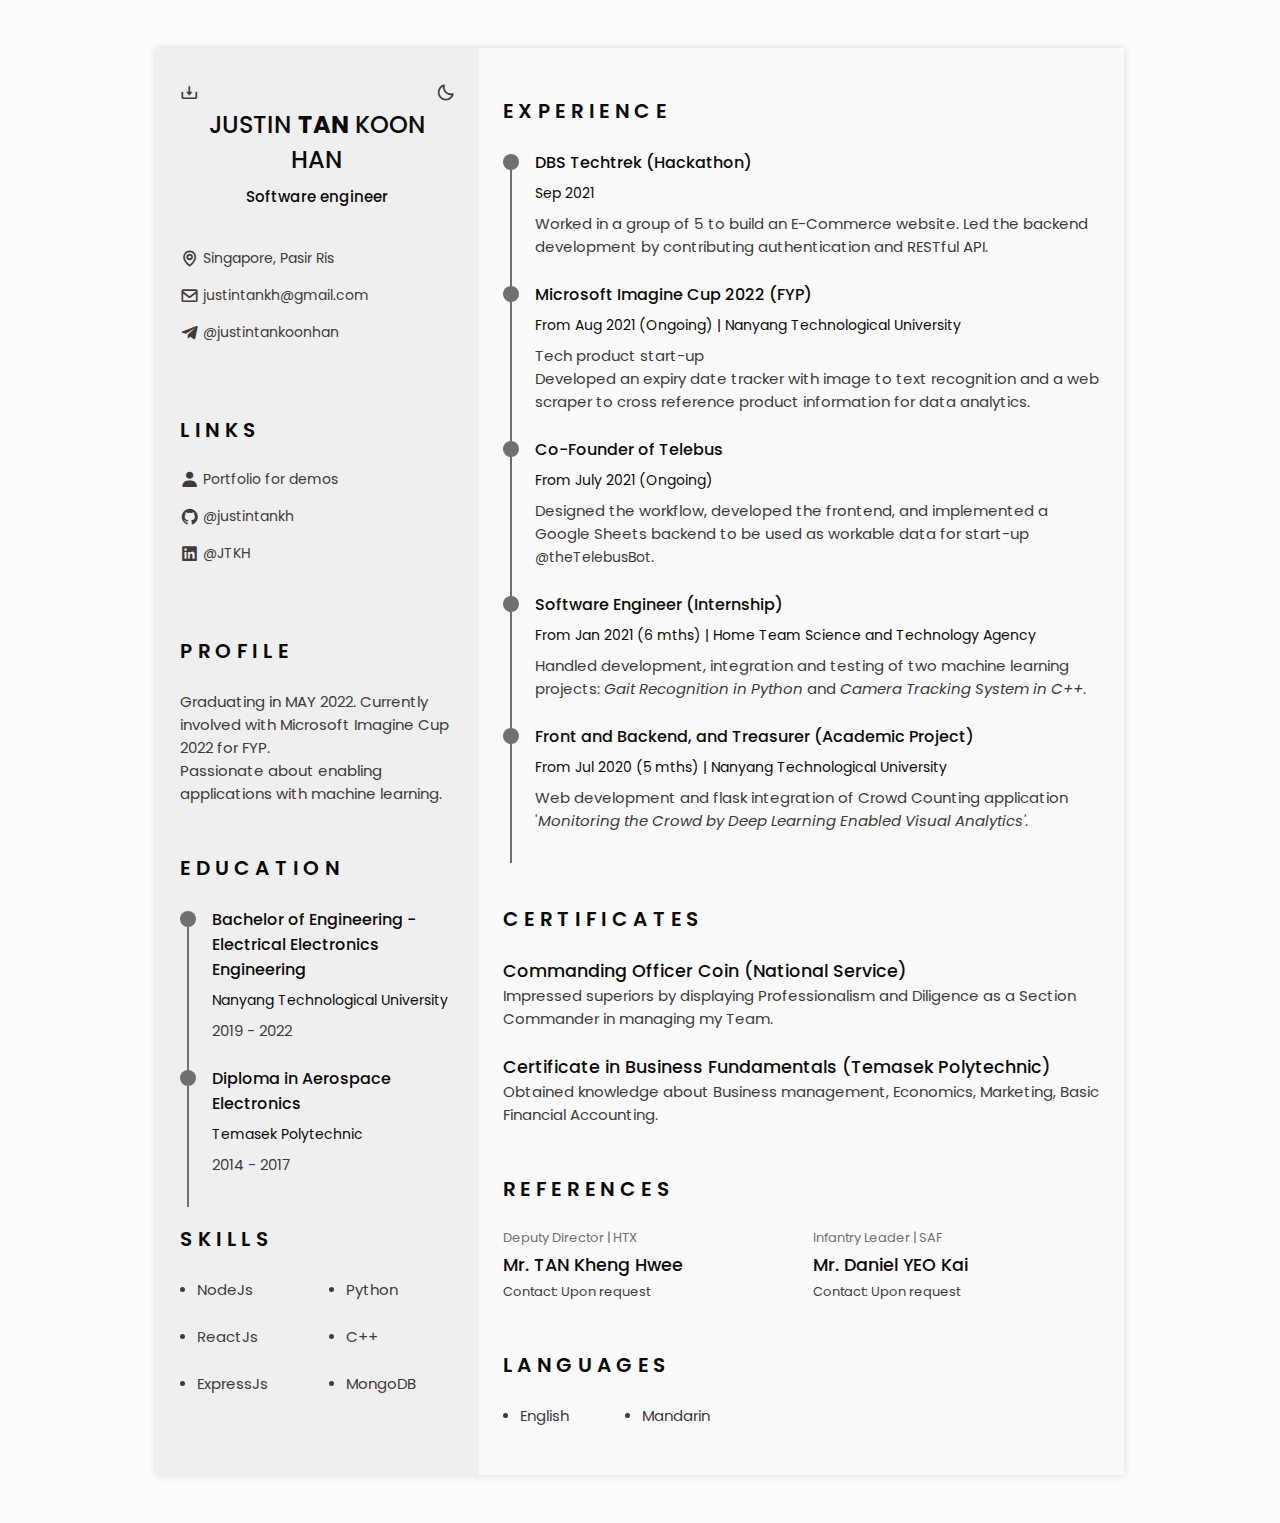
==== index.html @ 0c0316ac "margins" ====
<!DOCTYPE html>
<html lang="en">
<link href='/assets/img/favicon.ico' rel='icon'>
<!-- In console to run locally, type http-server -->

<head>
    <meta charset="UTF-8">
    <meta name="viewport" content="width=device-width, initial-scale=1.0">

    <!--========== BOX ICONS ==========-->
    <link rel="stylesheet" href="https://cdn.jsdelivr.net/npm/boxicons@latest/css/boxicons.min.css">

    <!--========== CSS ==========-->
    <link rel="stylesheet" href="assets/css/styles.css">

    <title>JTKH's Resume</title>
</head>

<body class>
    <!--========== HEADER ==========-->
    <header class="l-header" id="header">
        <nav class="nav bd-container">
            <a href="#" class="nav__logo">JTKH</a>

            <div class="nav__menu" id="nav-menu">
                <ul class="nav__list">
                    <li class="nav__item">
                        <a href="#home" class="nav__link active-link">
                            <i class='bx bx-home nav__icon'></i>Home
                        </a>
                    </li>
                    <li class="nav__item">
                        <a href="#profile" class="nav__link">
                            <i class='bx bx-user nav__icon'></i>Profile
                        </a>
                    </li>
                    <li class="nav__item">
                        <a href="#education" class="nav__link">
                            <i class='bx bx-book nav__icon'></i>Education
                        </a>
                    </li>
                    <li class="nav__item">
                        <a href="#skills" class="nav__link">
                            <i class='bx bx-receipt nav__icon'></i>Skills
                        </a>
                    </li>
                    <li class="nav__item">
                        <a href="#experience" class="nav__link">
                            <i class='bx bx-briefcase-alt nav__icon'></i>Experience
                        </a>
                    </li>
                    <li class="nav__item">
                        <a href="#certificates" class="nav__link">
                            <i class='bx bx-award nav__icon'></i>Certificates
                        </a>
                    </li>
                    <li class="nav__item">
                        <a href="#references" class="nav__link">
                            <i class='bx bx-link-external nav__icon'></i>References
                        </a>
                    </li>
                </ul>
            </div>

            <div class="nav__toggle" id="nav-toggle">
                <i class='bx bx-grid-alt'></i>
            </div>
        </nav>
    </header>

    <main class="l-main bd-container">
        <!-- All elements within this div, is generated in PDF -->
        <div class="resume" id="area-cv">
            <div class="resume__left">
                <!--========== HOME ==========-->
                <section class="home" id="home">
                    <div class="home__container section bd-grid">
                        <div class="home__data bd-grid">
                            <!-- <img src="assets/img/self3.png" alt="" class="home__img"> -->

                            <h1 class="home__title"><br>JUSTIN <b>TAN</b> KOON HAN</h1>
                            <h3 class="home__profession">Software engineer</h3>

                            <!-- Button to generate and download the pdf. Available for desktop. -->
                            <div>
                                <a download="" href="assets/pdf/Justin Tan Koon Han Resume.pdf"
                                    class="home__button-movil">Download</a>
                            </div>
                        </div>

                        <div class="home__address bd-grid">
                            <span class="home__information">
                                <i class='bx bx-map home__icon'></i> Singapore, Pasir Ris
                            </span>
                            <span class="home__information">
                                <i class='bx bx-envelope home__icon'></i> justintankh@gmail.com
                            </span>
                            <span class="home__information">
                                <!-- <i class='bx bx-phone home__icon' ></i> +65 9274 7768 -->
                                <a href="https://t.me/justintankoonhan" target="_blank" class="social__link">
                                    <i class='bx bxl-telegram social__icon'></i> @justintankoonhan
                                </a>
                            </span>
                        </div>
                    </div>
                    <!-- Theme change button -->
                    <i class='bx bx-moon change-theme' title="Theme" id="theme-button"></i>

                    <!-- Button to generate and download the pdf. Available for desktop. -->
                    <i class='bx bx-download generate-pdf' title="Generate PDF" id="resume-button"></i>
                </section>

                <!--========== SOCIAL ==========-->
                <section class="social section">
                    <section class="social section">
                        <h2 class="section-title">LINKS</h2>

                        <div class="social__container bd-grid">
                            <a href="https://justintankh.github.io/portfolio/" target="_blank" class="social__link">
                                <i class='bx bxs-user home__icon'></i> Portfolio for demos
                            </a>
                            <a href="https://github.com/justintankh" target="_blank" class="social__link">
                                <i class='bx bxl-github social__icon'></i> @justintankh
                            </a>
                            <a href="https://www.linkedin.com/in/JTKH/" target="_blank" class="social__link">
                                <i class='bx bxl-linkedin-square social__icon'></i> @JTKH
                            </a>

                        </div>
                    </section>
                </section>

                <!--========== PROFILE ==========-->
                <section class="profile section" id="profile">
                    <h2 class="section-title">Profile</h2>
                    <p class="profile__description">
                        Graduating in MAY 2022. Currently involved with Microsoft Imagine Cup 2022 for FYP.
                        <br>Passionate about enabling applications with machine learning.
                    </p>
                </section>

                <!--========== EDUCATION ==========-->
                <section class="education section" id="education">
                    <h2 class="section-title">Education</h2>

                    <div class="education__container bd-grid">

                        <div class="education__content">
                            <div class="education__time">
                                <span class="education__rounder"></span>
                                <span class="education__line"></span>
                            </div>
                            <div class="education__data bd-grid">
                                <h3 class="education__title">Bachelor of Engineering - Electrical Electronics
                                    Engineering</h3>
                                <span class="education__studies">Nanyang Technological University</span>
                                <span class="education__year">2019 - 2022</span>
                            </div>
                        </div>

                        <div class="education__content">
                            <div class="education__time">
                                <span class="education__rounder"></span>
                                <span class="education__line"></span>
                            </div>
                            <div class="education__data bd-grid">
                                <h3 class="education__title">Diploma in Aerospace Electronics</h3>
                                <span class="education__studies">Temasek Polytechnic</span>
                                <span class="education__year">2014 - 2017</span>
                            </div>
                        </div>

                        <!-- <div class="education__content">
                            <div class="education__time">
                                <span class="education__rounder"></span>
                                <span class="education__line"></span>
                            </div>
                            <div class="education__data bd-grid">
                                <h3 class="education__title">Diploma Plus in Business Fundamentals</h3>
                                <span class="education__studies">Temasek Polytechnic</span>
                                <span class="education__year">2015 - 2017</span>
                            </div>
                        </div> -->

                    </div>
                </section>


                <!--========== SKILLS  ==========-->
                <section class="skills section" id="skills">
                    <h2 class="section-title">Skills</h2>

                    <div class="skills__content bd-grid">


                        <!-- <ul class="skills__data">
                            <li class="skills__name">
                                <span class="skills__circle"></span> Html
                            </li>
                            <li class="skills__name">
                                <span class="skills__circle"></span> Css
                            </li>
                            <li class="skills__name">
                                <span class="skills__circle"></span> Javascript
                            </li>
                        </ul> -->

                        <ul class="skills__data">
                            <li class="skills__name">
                                <span class="skills__circle"></span> NodeJs
                            </li>
                            <li class="skills__name">
                                <span class="skills__circle"></span> ReactJs
                            </li>
                            <li class="skills__name">
                                <span class="skills__circle"></span> ExpressJs
                            </li>
                        </ul>

                        <ul class="skills__data">
                            <li class="skills__name">
                                <span class="skills__circle"></span> Python
                            </li>
                            <li class="skills__name">
                                <span class="skills__circle"></span> C++
                            </li>
                            <li class="skills__name">
                                <span class="skills__circle"></span> MongoDB
                            </li>
                        </ul>
                    </div>
                </section>

            </div>

            <div class="resume__right">
                <!--========== EXPERIENCE ==========-->
                <section class="experience section" id="experience">
                    <section class="experience section" id="experience">
                        <h2 class="section-title">Experience</h2>
                        <div class="experience__container bd-grid">

                            <div class="experience__content">
                                <div class="experience__time">
                                    <span class="experience__rounder"></span>
                                    <span class="experience__line"></span>
                                </div>
                                <div class="experience__data bd-grid">
                                    <h3 class="experience__title">DBS Techtrek (Hackathon)</h3>
                                    <span class="experience__company">Sep 2021</span>
                                    <p class="experience__description">Worked in a group of 5 to build an
                                        E-Commerce website. Led the backend development by contributing
                                        authentication and RESTful API.</p>
                                </div>
                            </div>

                            <div class="experience__content">
                                <div class="experience__time">
                                    <span class="experience__rounder"></span>
                                    <span class="experience__line"></span>
                                </div>
                                <div class="experience__data bd-grid">
                                    <h3 class="experience__title">Microsoft Imagine Cup 2022 (FYP)</h3>
                                    <span class="experience__company">From Aug 2021 (Ongoing) | Nanyang Technological
                                        University</span>
                                    <p class="experience__description">
                                        Tech product start-up<br> Developed an expiry date tracker with image to
                                        text
                                        recognition and a web scraper to cross reference product information for data
                                        analytics.
                                    </p>
                                </div>
                            </div>

                            <div class="experience__content">
                                <div class="experience__time">
                                    <span class="experience__rounder"></span>
                                    <span class="experience__line"></span>
                                </div>
                                <div class="experience__data bd-grid">
                                    <h3 class="experience__title">Co-Founder of Telebus</h3>
                                    <span class="experience__company">From July 2021 (Ongoing)</span>
                                    <p class="experience__description">
                                        Designed the workflow, developed the frontend, and implemented a Google Sheets
                                        backend to be used as workable data for start-up
                                        <a href="https://t.me/theTelebusBot" target="_blank">
                                            <span class='social__link'>@theTelebusBot.</span></a>
                                        <!-- <br>Currently developing an expiry date tracker with image to text recognition. -->
                                    </p>
                                </div>
                            </div>

                            <div class="experience__content">
                                <div class="experience__time">
                                    <span class="experience__rounder"></span>
                                    <span class="experience__line"></span>
                                </div>
                                <div class="experience__data bd-grid">
                                    <h3 class="experience__title">Software Engineer (Internship)</h3>
                                    <span class="experience__company">From Jan 2021 (6 mths) | Home Team Science and
                                        Technology Agency</span>
                                    <p class="experience__description">
                                        Handled development, integration and testing of two machine learning projects:
                                        <i>Gait Recognition in Python</i> and <i>Camera Tracking System in C++</i>.
                                        <!-- Developed closeness matching algorithm, applied clustering for formulation of Identification template and illustrated results for 'Gait Recognition' in Python. Integrated YOLOv4, depth estimator, EO Fusion Engine,
                                        Kalman filter and Hungarian algorithm for 'Geographical and Visual Camera Tracking System' in C++.--->
                                    </p>
                                </div>
                            </div>
                            <div class="experience__content">
                                <div class="experience__time">
                                    <span class="experience__rounder"></span>
                                    <span class="experience__line"></span>
                                </div>
                                <div class="experience__data bd-grid">
                                    <h3 class="experience__title">Front and Backend, and Treasurer (Academic Project)
                                    </h3>
                                    <span class="experience__company">From Jul 2020 (5 mths) | Nanyang Technological
                                        University</span>
                                    <p class="experience__description">Web development and flask integration of Crowd
                                        Counting application '<i>Monitoring the Crowd by Deep Learning Enabled Visual
                                            Analytics'</i>.
                                        <!--Handled frontend and backend, including Flask for Python code integration with web application.-->
                                    </p>
                                </div>
                            </div>
                            <!-- <div class="experience__content">
                                <div class="experience__time">
                                    <span class="experience__rounder"></span>
                                    <span class="experience__line"></span>
                                </div>
                                <div class="experience__data bd-grid">
                                    <h3 class="experience__title">Transport Section Leader (National Service)</h3>
                                    <span class="experience__company">From Dec 2018 (5 mths) | Singapore Armed
                                        Forces</span>
                                    <p class="experience__description">Leader, trainer and friend to 27 soldiers.
                                        Coordinated and command troop lifting missions involving vehicles of 8, in
                                        convoy for support.</p>
                                </div>
                            </div> -->

                        </div>
                    </section>
                </section>

                <!--========== CERTIFICATES ==========-->
                <section class="certificate section" id="certificates">
                    <h2 class="section-title">Certificates</h2>

                    <div class="certificate__container bd-grid">

                        <!-- <div class="certificate__content">
                            <h3 class="certificate__title">Image Clasification with CNNs using Keras (Coursera)</h3>
                            <p class="certificate_description">Implement CNN in Keras with Tensorflow backend, Train CNN to solve Image Classification</p>
                        </div> -->
                        <!-- <div class="certificate__content">
                            <h3 class="certificate__title">C++ Programming - From Beginner to Beyond (Udemy)</h3>
                            <p class="certificate_description">41.5 Hrs of C++ Programming Crash Course</p>
                        </div>
                        <div class="certificate__content">
                            <h3 class="certificate__title">Python Datastructures (Coursera)</h3>
                            <p class="certificate_description">Awarded by University of Michigan offered through Coursera. Principles of data structures and how they are used.</p>
                        </div>
                        <div class="certificate__content">
                            <h3 class="certificate__title">Using Databases with Python (Coursera)</h3>
                            <p class="certificate_description">Awarded by University of Michigan offered through Coursera. Use operations to manage databases.</p>
                        </div>
                        <div class="certificate__content">
                            <h3 class="certificate__title">Using Python to Access Web Data (Coursera)</h3>
                            <p class="certificate_description">Awarded by University of Michigan offered through Coursera. Retrieve data from websites and APIs using Python. Work with XML data.</p>
                        </div> -->
                        <div class="certificate__content">
                            <h3 class="certificate__title">Commanding Officer Coin (National Service)</h3>
                            <p class="certificate_description">Impressed superiors by displaying Professionalism and
                                Diligence as a Section Commander in managing my Team.</p>
                        </div>
                        <div class="certificate__content">
                            <h3 class="certificate__title">Certificate in Business Fundamentals (Temasek Polytechnic)
                            </h3>
                            <p class="certificate_description">Obtained knowledge about Business management,
                                Economics, Marketing, Basic Financial Accounting.</p>
                        </div>

                    </div>
                </section>

                <!--========== REFERENCES ==========-->
                <section class="references section" id="references">
                    <h2 class="section-title">References</h2>

                    <div class="references__container bd-grid">
                        <div class="references__content bd-grid">
                            <span class="references__subtitle">Deputy Director | HTX</span>
                            <h3 class="references__title">Mr. TAN Kheng Hwee</h3>
                            <ul class="references__contact">
                                <li>Contact: Upon request</li>
                                <!-- <li>Email: Upon request</li> -->
                            </ul>
                        </div>
                        <div class="references__content bd-grid">
                            <span class="references__subtitle">Infantry Leader | SAF</span>
                            <h3 class="references__title">Mr. Daniel YEO Kai</h3>
                            <ul class="references__contact">
                                <li>Contact: Upon request</li>
                                <!-- <li>Email: Upon request</li> -->
                            </ul>
                        </div>
                    </div>
                </section>

                <!--========== LANGUAGES ==========-->
                <section class="languages section">
                    <h2 class="section-title">Languages</h2>
                    <div class="languages__container">
                        <ul class="languages__content bd-grid">
                            <li class="languages__name">
                                <span class="languages__circle"></span> English
                            </li>
                            <li class="languages__name">
                                <span class="languages__circle"></span> Mandarin
                            </li>
                        </ul>
                    </div>
                </section>

                <!--========== INTERESTS ==========-->
                <!-- <section class="interests section">
                    <h2 class="section-title">Interests</h2>

                    <div class="interests__container bd-grid">
                        <div class="interests__content">
                            <i class='bx bx-stats interests__icon'></i>
                            <span class="interests__name">Investment</span>
                        </div>
                        <div class="interests__content">
                            <i class='bx bx-book interests__icon'></i>
                            <span class="interests__name">Reading</span>
                        </div>
                        <div class="interests__content">
                            <i class='bx bx-joystick-button interests__icon'></i>
                            <span class="interests__name">Video Games</span>
                        </div>
                        <div class="interests__content">
                            <i class='bx bx-dumbbell interests__icon'></i>
                            <span class="interests__name">Fitness</span>
                        </div>
                    </div>
                </section> -->
            </div>
        </div>
    </main>

    <!--========== SCROLL TOP ==========-->
    <a href="#" class="scrolltop" id="scroll-top">
        <i class='bx bxs-up-arrow-alt scrolltop__icon'></i>
    </a>

    <!--========== HTML2PDF ==========-->
    <script src="assets/js/html2pdf.bundle.min.js"></script>

    <!--========== MAIN JS ==========-->
    <script src="assets/js/main.js"></script>
</body>

</html>
---- assets/css/styles.css ----
/*===== GOOGLE FONTS =====*/

@import url('https://fonts.googleapis.com/css2?family=Poppins:wght@400;500;600&display=swap');

/*===== VARIABLES CSS =====*/

:root {
    --header-height: 3rem;
    /*========== Colors ==========*/
    --title-color: #0B0A0A;
    --text-color: #403A3A;
    --text-color-light: #707070;
    --container-color: #FAFAFA;
    --container-color-alt: #F0EFEF;
    --body-color: #FCFCFC;
    /*========== Font and typography ==========*/
    --body-font: 'Poppins', sans-serif;
    --h1-font-size: 1.5rem;
    --h2-font-size: 1.25rem;
    --h3-font-size: 1rem;
    --normal-font-size: .938rem;
    --small-font-size: .875rem;
    --smaller-font-size: .813rem;
    /*========== Font weight ==========*/
    --font-medium: 500;
    --font-semi-bold: 600;
    /*========== Margenes ==========*/
    --mb-1: .5rem;
    --mb-2: 1rem;
    --mb-3: 1.5rem;
    /*========== z index ==========*/
    --z-tooltip: 10;
    --z-fixed: 100;
}


/*========== BASE ==========*/

*,
::before,
::after {
    box-sizing: border-box;
}

html {
    scroll-behavior: smooth;
}


/*========== Variables Dark theme ==========*/

body.dark-theme {
    --title-color: #f2f2f2;
    --text-color: #BFBFBF;
    --container-color: #212121;
    --container-color-alt: #181616;
    --body-color: #2b2b2b;
}


/*========== Button Dark/Light ==========*/

.change-theme {
    position: absolute;
    right: 0;
    top: 2.2rem;
    display: flex;
    color: var(--text-color);
    font-size: 1.2rem;
    cursor: pointer;
}

.change-theme:hover {
    color: var(--title-color);
}


/*========== Font size variables to scale cv ==========*/

body.scale-cv {
    --h1-font-size: .938rem;
    --h2-font-size: .938rem;
    --h3-font-size: .875rem;
    --normal-font-size: .813rem;
    --small-font-size: .75rem;
    --smaller-font-size: .688rem;
}


/*========== Generate PDF button ==========*/

.generate-pdf {
    display: none;
    position: absolute;
    top: 2.2rem;
    left: 0;
    font-size: 1.2rem;
    color: var(--text-color);
    cursor: pointer;
}

.generate-pdf:hover {
    color: var(--title-color);
}


/*========== Classes modified to reduce size and print on A4 sheet ==========*/

.scale-cv .change-theme,
.scale-cv .generate-pdf {
    display: none;
}

.scale-cv .bd-container {
    max-width: 650px;
}

.scale-cv .section {
    padding: 1.5rem 0 .80rem;
}

.scale-cv .section-title {
    margin-bottom: .75rem;
}

.scale-cv .resume__left,
.scale-cv .resume__right {
    padding: 0 1rem;
}

.scale-cv .home__img {
    width: 90px;
    height: 90px;
}

.scale-cv .home__container {
    gap: 1.5rem;
}

.scale-cv .home__data {
    gap: .25rem;
}

.scale-cv .home__address,
.scale-cv .social__container {
    gap: .75rem;
}

.scale-cv .home__icon,
.scale-cv .social__icon,
.scale-cv .interest__icon {
    font-size: 1rem;
}

.scale-cv .education__container,
.scale-cv .experience__container,
.scale-cv .certificate__container {
    gap: 1rem;
}

.scale-cv .education__time,
.scale-cv .experience__time {
    padding-right: .5rem;
}

.scale-cv .education__rounder,
.scale-cv .experience__rounder {
    width: 11px;
    height: 11px;
    margin-top: 0.22rem;
}

.scale-cv .education__line,
.scale-cv .experience__line {
    width: 1px;
    height: 110%;
    transform: translate(5px, 0);
}

.scale-cv .education__data,
.scale-cv .experience__data {
    gap: .25rem;
}

.scale-cv .skills__name {
    margin-bottom: var(--mb-1);
}

.scale-cv .interests__container {
    column-gap: 2.5rem;
}

body {
    margin: 0 0 var(--header-height) 0;
    padding: 0;
    font-family: var(--body-font);
    font-size: var(--normal-font-size);
    background-color: var(--body-color);
    color: var(--text-color);
}

h1,
h2,
h3,
ul,
p {
    margin: 0;
}

h1,
h2,
h3 {
    color: var(--title-color);
    font-weight: var(--font-medium);
}

ul {
    padding: 0;
    list-style: none;
}

a {
    text-decoration: none;
}

img {
    max-width: 100%;
    height: auto;
}


/*========== CLASS CSS ==========*/

.section {
    padding: 1.5rem 0;
}

.section-title {
    font-size: var(--h2-font-size);
    color: var(--title-color);
    font-weight: var(--font-semi-bold);
    text-transform: uppercase;
    letter-spacing: .35rem;
    text-align: center;
    margin-bottom: var(--mb-3);
}


/*========== LAYOUT ==========*/

.bd-container {
    max-width: 968px;
    width: calc(100%-3rem);
    margin-left: var(--mb-3);
    margin-right: var(--mb-3);
}

.bd-grid {
    display: grid;
    gap: 1.5rem;
}

.l-header {
    width: 100%;
    position: fixed;
    bottom: 0;
    left: 0;
    z-index: var(--z-fixed);
    background-color: var(--body-color);
    box-shadow: 0 -1px 4px rgba(0, 0, 0, .1);
    transition: .3s;
}


/*========== NAV ==========*/

.nav {
    height: var(--header-height);
    display: flex;
    justify-content: space-between;
    align-items: center;
}

@media screen and (max-width: 968px) {
    .nav__menu {
        position: fixed;
        bottom: -100%;
        left: 0;
        width: 100%;
        padding: 2rem 1.5rem;
        background-color: var(--body-color);
        box-shadow: 0 1px 4px rgba(0, 0, 0, .1);
        border-radius: 1rem 1rem 0 0;
        z-index: var(--z-fixed);
        transition: .3s;
    }
}

.nav__logo,
.nav__toggle {
    color: var(--title-color);
    font-weight: var(--font-medium);
}

.nav__toggle {
    font-size: 1.2rem;
    cursor: pointer;
}

.nav__item {
    text-align: center;
}

.nav__list {
    display: grid;
    grid-template-columns: repeat(3, 1fr);
    gap: 2rem;
}

.nav__link {
    display: flex;
    flex-direction: column;
    font-size: var(--small-font-size);
    color: var(--text-color-light);
    font-weight: var(--font-medium);
}

.nav__link:hover {
    color: var(--title-color);
}

.nav__icon {
    font-size: 1.2rem;
    margin-bottom: var(--mb-1);
}


/* Show menu */

.show-menu {
    bottom: var(--header-height);
}


/* Active menu link */

.active-link {
    color: var(--title-color);
}


/*========== HOME ==========*/

.home {
    position: relative;
}

.home__container {
    gap: 3rem;
}

.home__data {
    gap: .5rem;
    text-align: center;
}

.home__img {
    width: 120px;
    height: 120px;
    border-radius: 50%;
    justify-self: center;
    margin-bottom: var(--mb-1);
}

.home__title {
    font-size: var(--h1-font-size)
}

.home__profession {
    font-size: var(--normal-font-size);
    margin-bottom: var(--mb-1);
}

.home__address {
    gap: 1rem;
}

.home__information {
    display: flex;
    align-items: center;
    font-size: var(--small-font-size);
}

.home__icon {
    font-size: 1.2rem;
    margin-right: .25rem;
}

.home__button-movil {
    display: inline-block;
    border: 2px solid var(--text-color);
    color: var(--title-color);
    padding: 1rem 2rem;
    border-radius: .25rem;
    transition: .3s;
    font-weight: var(--font-medium);
    margin-top: var(--mb-3);
}

.home__button-movil:hover {
    background-color: var(--text-color);
    color: var(--container-color);
}


/*========== SOCIAL ==========*/

.social__container {
    grid-template-columns: max-content;
    gap: 1rem;
}

.social__link {
    display: inline-flex;
    align-items: center;
    font-size: var(--small-font-size);
    color: var(--text-color);
}

.social__link:hover {
    color: --title-color;
}

.social__icon {
    font-size: 1.2rem;
    margin-right: .25rem;
}


/*========== PROFILE ==========*/

.profile__description {
    text-align: center;
}


/*========== EDUCATION AND EXPERIENCE ==========*/

.education__content,
.experience__content {
    display: flex;
}

.education__time,
.experience__time {
    padding-right: 1rem;
}

.education__rounder,
.experience__rounder {
    position: relative;
    display: block;
    width: 16px;
    height: 16px;
    background-color: var(--text-color-light);
    border-radius: 50%;
    margin-top: .25rem;
}

.education__line,
.experience__line {
    display: block;
    width: 2px;
    height: 110%;
    background-color: var(--text-color-light);
    transform: translate(7px, 0);
}

.education__data,
.experience__data {
    gap: .5rem;
}

.education__title,
.experience__title {
    font-size: var(--h3-font-size);
}

.education__studies,
.experience__company {
    font-size: var(--small-font-size);
    color: var(--title-color)
}

.education_year {
    font-size: var(--smaller-font-size);
}


/*========== SKILLS AND LANGUAGES ==========*/

.skills__content {
    grid-template-columns: repeat(2, 1fr);
}

.languages__content {
    grid-template-columns: repeat(2, 1fr);
}

.languages__content {
    gap: 0;
}

.skills__name,
.languages__name {
    display: flex;
    align-items: center;
    margin-bottom: var(--mb-3);
}

.skills__circle,
.languages__circle {
    display: inline-block;
    width: 5px;
    height: 5px;
    background-color: var(--text-color);
    border-radius: 50%;
    margin-right: .75rem;
}


/*========== CERTIFICATES ==========*/

.certificates__title {
    font-size: var(--h3-font-size);
    margin-bottom: var(--mb-1);
}


/*========== REFERENCES ==========*/

.references__content {
    gap: .25rem;
}

.references__subtitle {
    color: var(--text-color-light);
}

.references__subtitle,
.references__contact {
    font-size: var(--smaller-font-size);
}

.reference__title {
    font-size: var(--h3-font-size);
}


/*========== INTERESTS ==========*/

.interests__container {
    grid-template-columns: repeat(3, 1fr);
    margin-top: var(--mb-2);
}

.interests__content {
    display: flex;
    flex-direction: column;
    align-items: center;
}

.interests__icon {
    font-size: 1.5rem;
    color: var(--text-color-light);
    margin-bottom: .25rem;
}


/* Scroll top */

.scrolltop {
    position: fixed;
    right: 1rem;
    bottom: -20%;
    display: flex;
    justify-content: center;
    align-items: center;
    padding: .3rem;
    background-color: var(--container-color-alt);
    border-radius: .4rem;
    z-index: var(--z-tooltip);
    transition: .4s;
    visibility: hidden;
}

.scrolltop__icon {
    font-size: 1.2rem;
    color: var(--text-color);
}

.show-scroll {
    visibility: visible;
    bottom: 5rem;
}


/*========== MEDIA QUERIES ==========*/


/* For small devices, menu two columns */

@media screen and (max-width: 320px) {
    .nav__list {
        grid-template-columns: repeat(2, 1fr);
        gap: 1rem, .5rem
    }
}


/* Classes modified for large screen size */

@media screen and (min-width: 968px) {
    body {
        margin: 3rem 0;
    }
    .bd-container {
        margin-left: auto;
        margin-right: auto;
    }
    .l-header,
    .scrolltop {
        display: none;
    }
    .resume {
        display: grid;
        grid-template-columns: .5fr 1fr;
        background-color: var(--container-color);
        box-shadow: 0 0 8px rgba(13, 12, 12, .15);
    }
    .resume__left {
        background-color: var(--container-color-alt);
    }
    .resume__left,
    .resume__right {
        padding: 0 1.5rem;
    }
    .generate-pdf {
        display: inline-block;
    }
    .section-title,
    .profile__description {
        text-align: initial;
    }
    .home__container {
        gap: 1.5rem;
    }
    .home__button-movil {
        display: none;
    }
    .references__container {
        grid-template-columns: repeat(2, 1fr);
    }
    .languages__content {
        grid-template-columns: repeat(3, max-content);
        column-gap: 3.5rem;
    }
    .interests__container {
        grid-template-columns: repeat(4, max-content);
        column-gap: 3.5rem;
    }
}
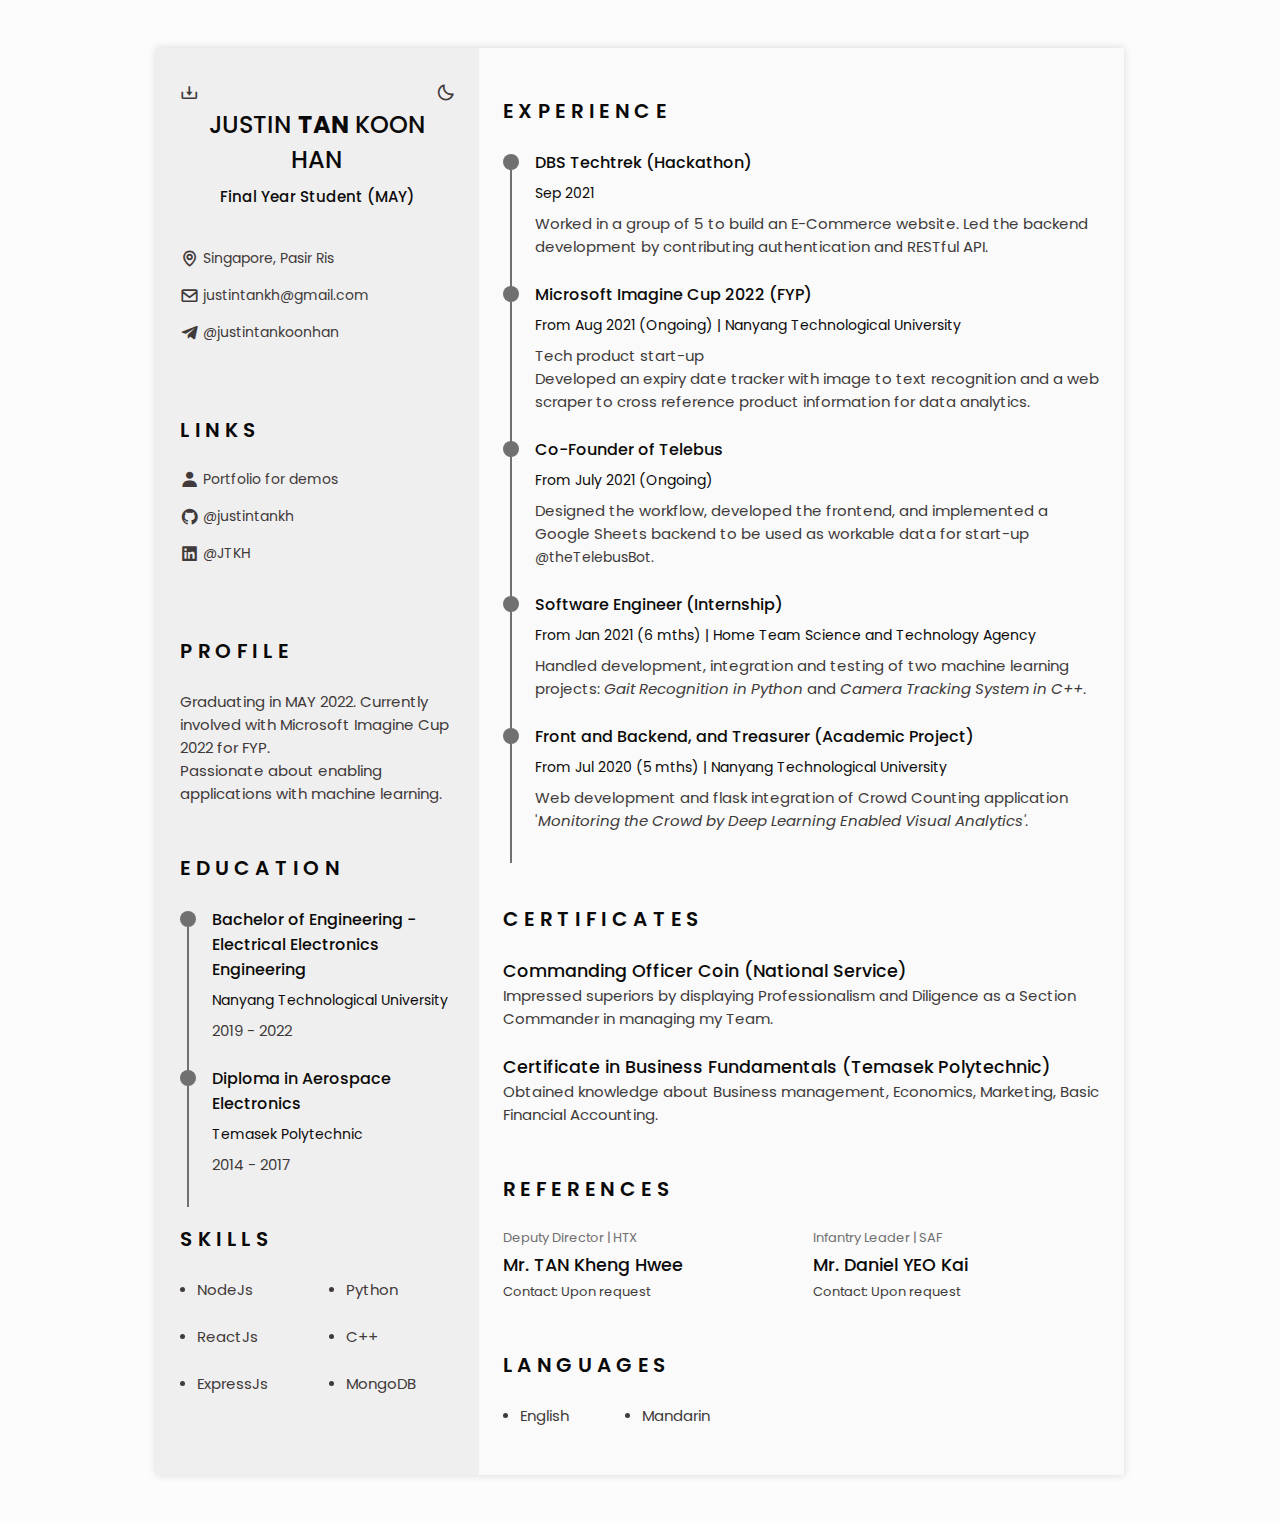
==== commit 91a48090: "Current title" ====
--- a/index.html
+++ b/index.html
@@ -79,7 +79,7 @@
                             <!-- <img src="assets/img/self3.png" alt="" class="home__img"> -->
 
                             <h1 class="home__title"><br>JUSTIN <b>TAN</b> KOON HAN</h1>
-                            <h3 class="home__profession">Software engineer</h3>
+                            <h3 class="home__profession">Final Year Student (MAY)</h3>
 
                             <!-- Button to generate and download the pdf. Available for desktop. -->
                             <div>
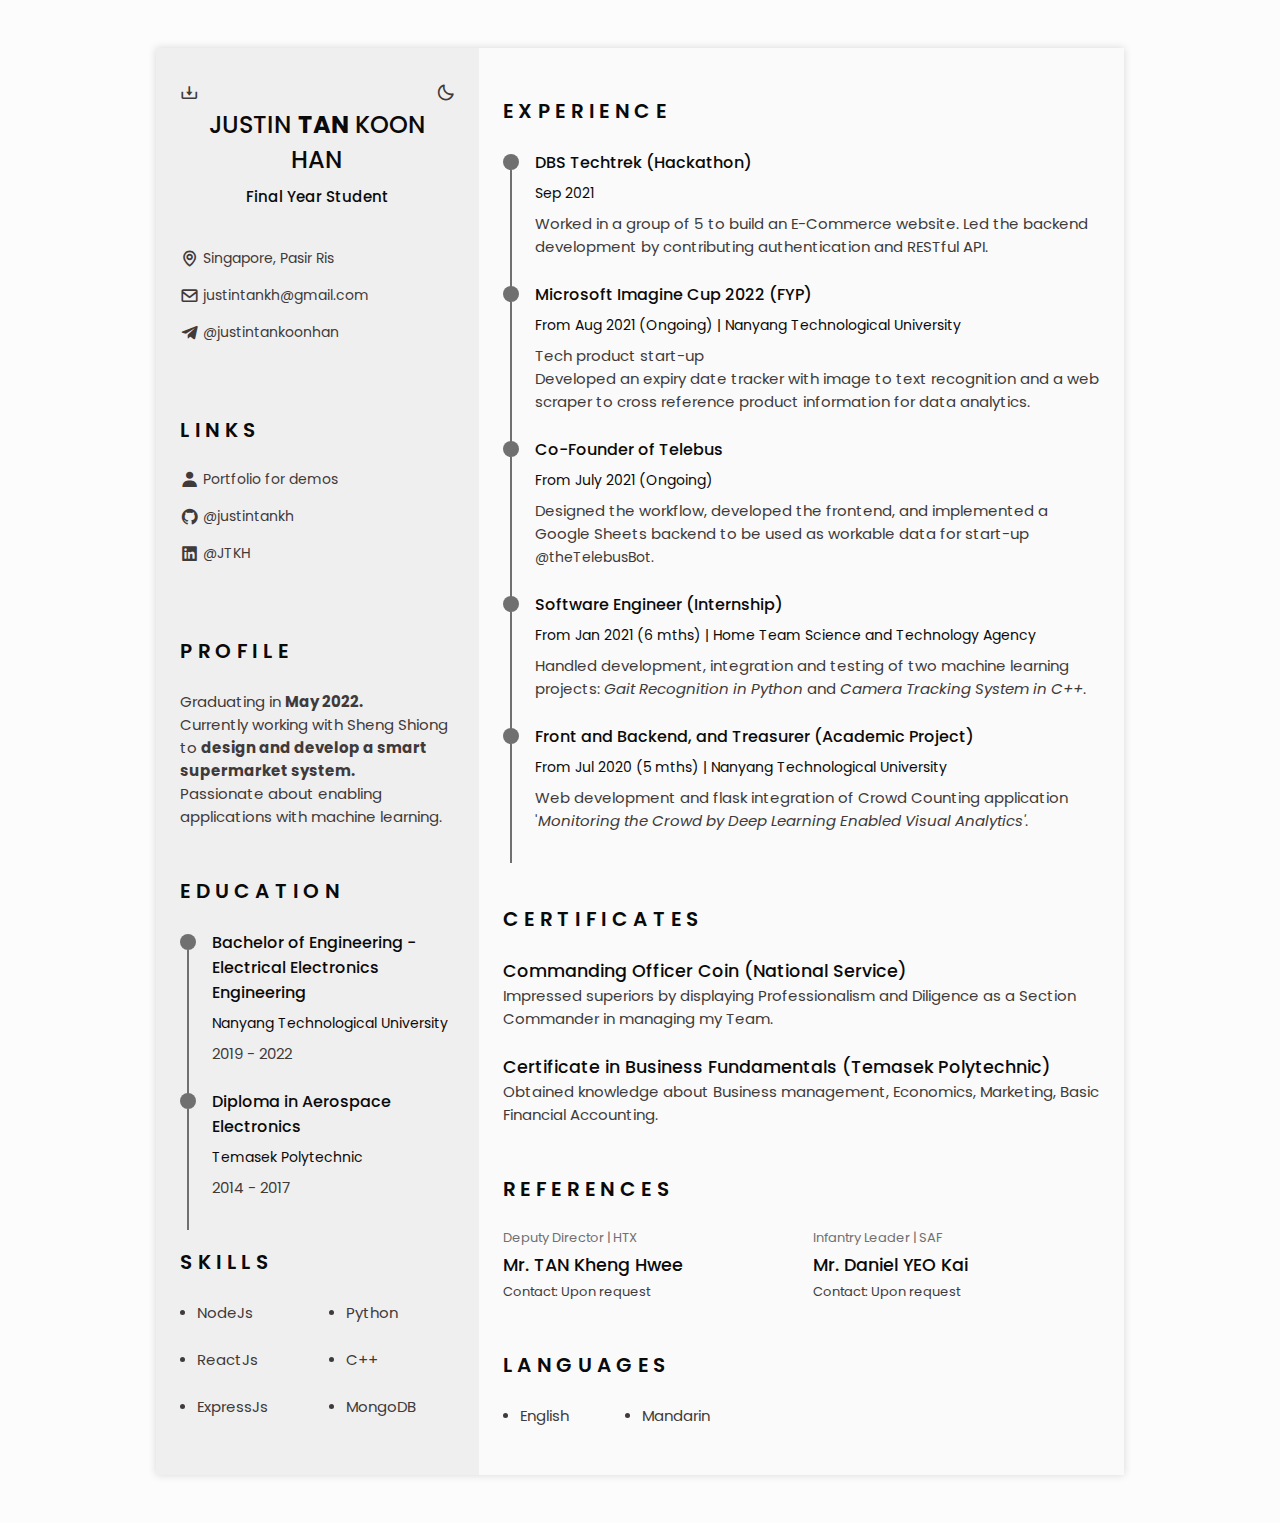
==== commit 693721b9: "profile" ====
--- a/index.html
+++ b/index.html
@@ -79,7 +79,7 @@
                             <!-- <img src="assets/img/self3.png" alt="" class="home__img"> -->
 
                             <h1 class="home__title"><br>JUSTIN <b>TAN</b> KOON HAN</h1>
-                            <h3 class="home__profession">Final Year Student (MAY)</h3>
+                            <h3 class="home__profession">Final Year Student</h3>
 
                             <!-- Button to generate and download the pdf. Available for desktop. -->
                             <div>
@@ -134,7 +134,8 @@
                 <section class="profile section" id="profile">
                     <h2 class="section-title">Profile</h2>
                     <p class="profile__description">
-                        Graduating in MAY 2022. Currently involved with Microsoft Imagine Cup 2022 for FYP.
+                        Graduating in <b>May 2022.</b>
+                        <br>Currently working with Sheng Shiong to <b>design and develop a smart supermarket system.</b>
                         <br>Passionate about enabling applications with machine learning.
                     </p>
                 </section>
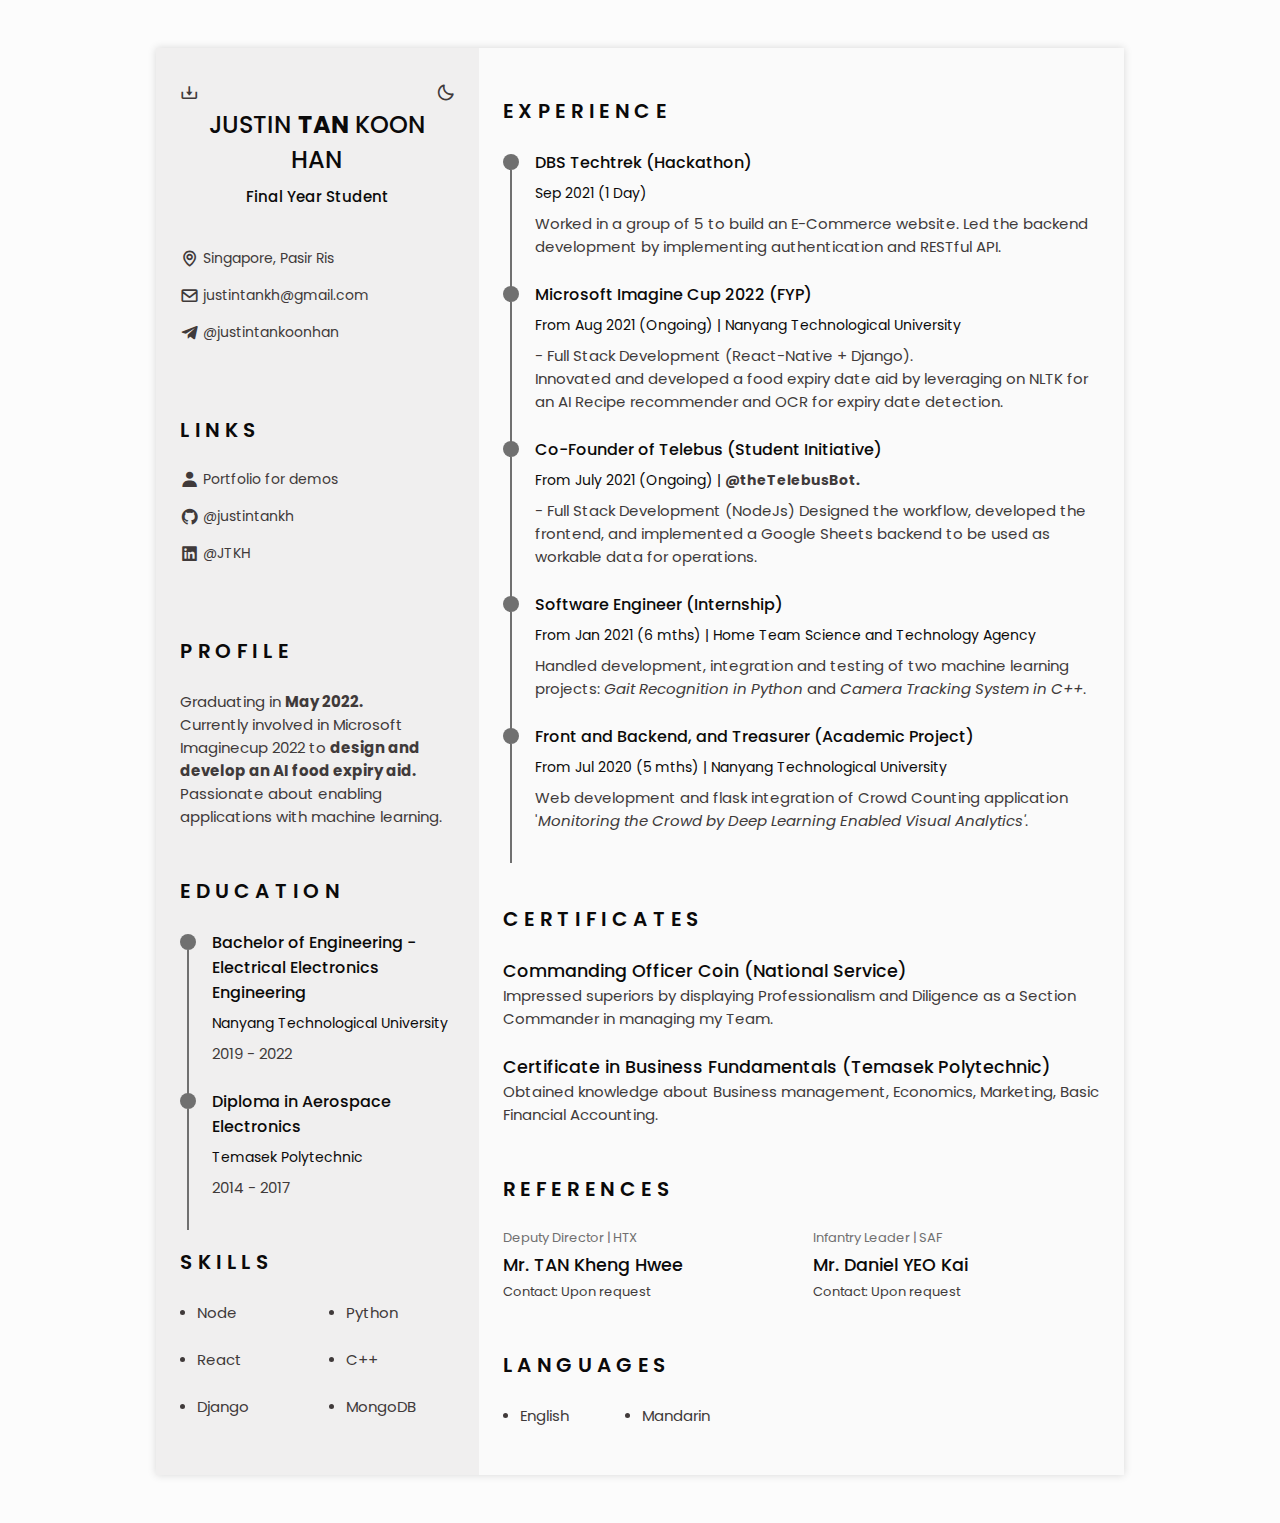
==== commit 2ac5b572: "updated 14022022" ====
--- a/index.html
+++ b/index.html
@@ -135,7 +135,8 @@
                     <h2 class="section-title">Profile</h2>
                     <p class="profile__description">
                         Graduating in <b>May 2022.</b>
-                        <br>Currently working with Sheng Shiong to <b>design and develop a smart supermarket system.</b>
+                        <br>Currently involved in Microsoft Imaginecup 2022 to <b>design and develop an AI food expiry
+                            aid.</b>
                         <br>Passionate about enabling applications with machine learning.
                     </p>
                 </section>
@@ -208,13 +209,13 @@
 
                         <ul class="skills__data">
                             <li class="skills__name">
-                                <span class="skills__circle"></span> NodeJs
-                            </li>
-                            <li class="skills__name">
-                                <span class="skills__circle"></span> ReactJs
-                            </li>
-                            <li class="skills__name">
-                                <span class="skills__circle"></span> ExpressJs
+                                <span class="skills__circle"></span> Node
+                            </li>
+                            <li class="skills__name">
+                                <span class="skills__circle"></span> React
+                            </li>
+                            <li class="skills__name">
+                                <span class="skills__circle"></span> Django
                             </li>
                         </ul>
 
@@ -248,9 +249,9 @@
                                 </div>
                                 <div class="experience__data bd-grid">
                                     <h3 class="experience__title">DBS Techtrek (Hackathon)</h3>
-                                    <span class="experience__company">Sep 2021</span>
+                                    <span class="experience__company">Sep 2021 (1 Day)</span>
                                     <p class="experience__description">Worked in a group of 5 to build an
-                                        E-Commerce website. Led the backend development by contributing
+                                        E-Commerce website. Led the backend development by implementing
                                         authentication and RESTful API.</p>
                                 </div>
                             </div>
@@ -265,10 +266,10 @@
                                     <span class="experience__company">From Aug 2021 (Ongoing) | Nanyang Technological
                                         University</span>
                                     <p class="experience__description">
-                                        Tech product start-up<br> Developed an expiry date tracker with image to
-                                        text
-                                        recognition and a web scraper to cross reference product information for data
-                                        analytics.
+                                        - Full Stack Development (React-Native + Django).
+                                        <br>Innovated and developed a food expiry date aid by
+                                        leveraging on
+                                        NLTK for an AI Recipe recommender and OCR for expiry date detection.
                                     </p>
                                 </div>
                             </div>
@@ -279,13 +280,15 @@
                                     <span class="experience__line"></span>
                                 </div>
                                 <div class="experience__data bd-grid">
-                                    <h3 class="experience__title">Co-Founder of Telebus</h3>
-                                    <span class="experience__company">From July 2021 (Ongoing)</span>
+                                    <h3 class="experience__title">Co-Founder of Telebus (Student Initiative)</h3>
+                                    <span class="experience__company">From July 2021 (Ongoing) | <a
+                                            href="https://t.me/theTelebusBot" target="_blank">
+                                            <span class='social__link'
+                                                style="font-weight: 700;">@theTelebusBot.</span></a><br></span>
                                     <p class="experience__description">
+                                        - Full Stack Development (NodeJs)
                                         Designed the workflow, developed the frontend, and implemented a Google Sheets
-                                        backend to be used as workable data for start-up
-                                        <a href="https://t.me/theTelebusBot" target="_blank">
-                                            <span class='social__link'>@theTelebusBot.</span></a>
+                                        backend to be used as workable data for operations.
                                         <!-- <br>Currently developing an expiry date tracker with image to text recognition. -->
                                     </p>
                                 </div>
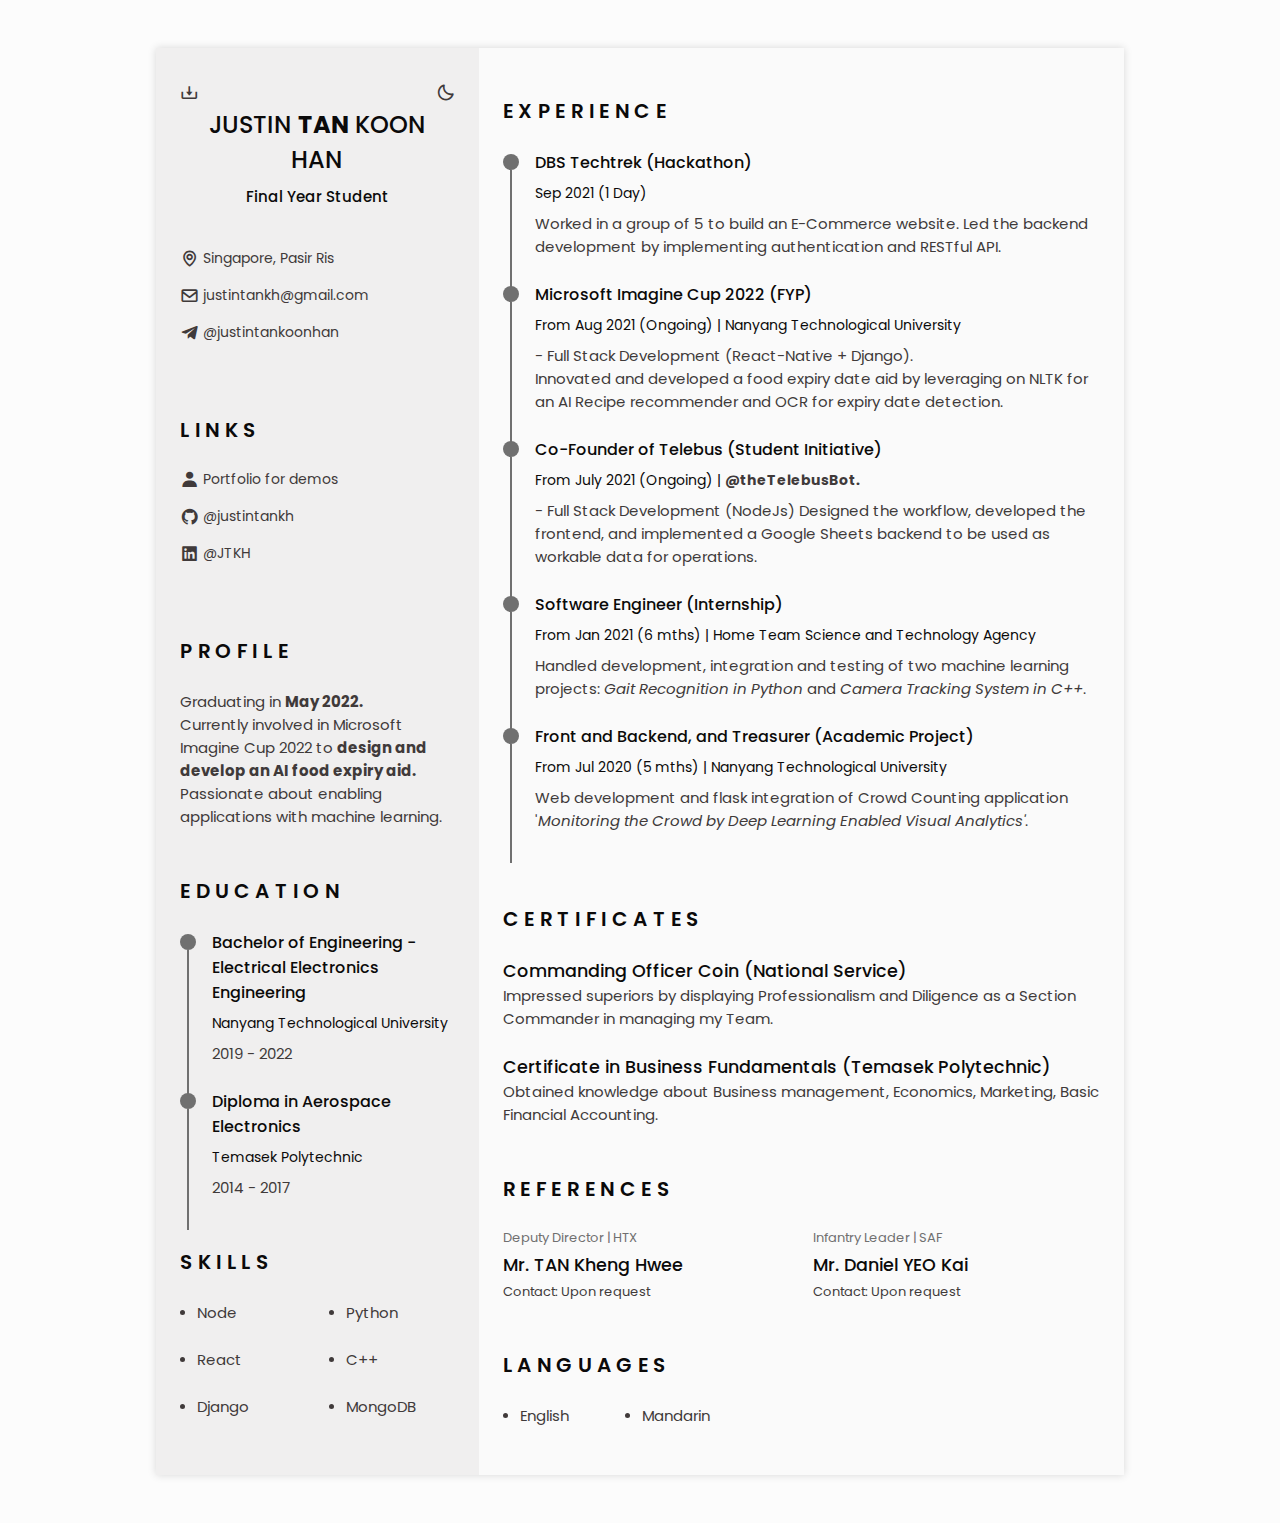
==== commit 85da288d: "typo" ====
--- a/index.html
+++ b/index.html
@@ -135,7 +135,7 @@
                     <h2 class="section-title">Profile</h2>
                     <p class="profile__description">
                         Graduating in <b>May 2022.</b>
-                        <br>Currently involved in Microsoft Imaginecup 2022 to <b>design and develop an AI food expiry
+                        <br>Currently involved in Microsoft Imagine Cup 2022 to <b>design and develop an AI food expiry
                             aid.</b>
                         <br>Passionate about enabling applications with machine learning.
                     </p>
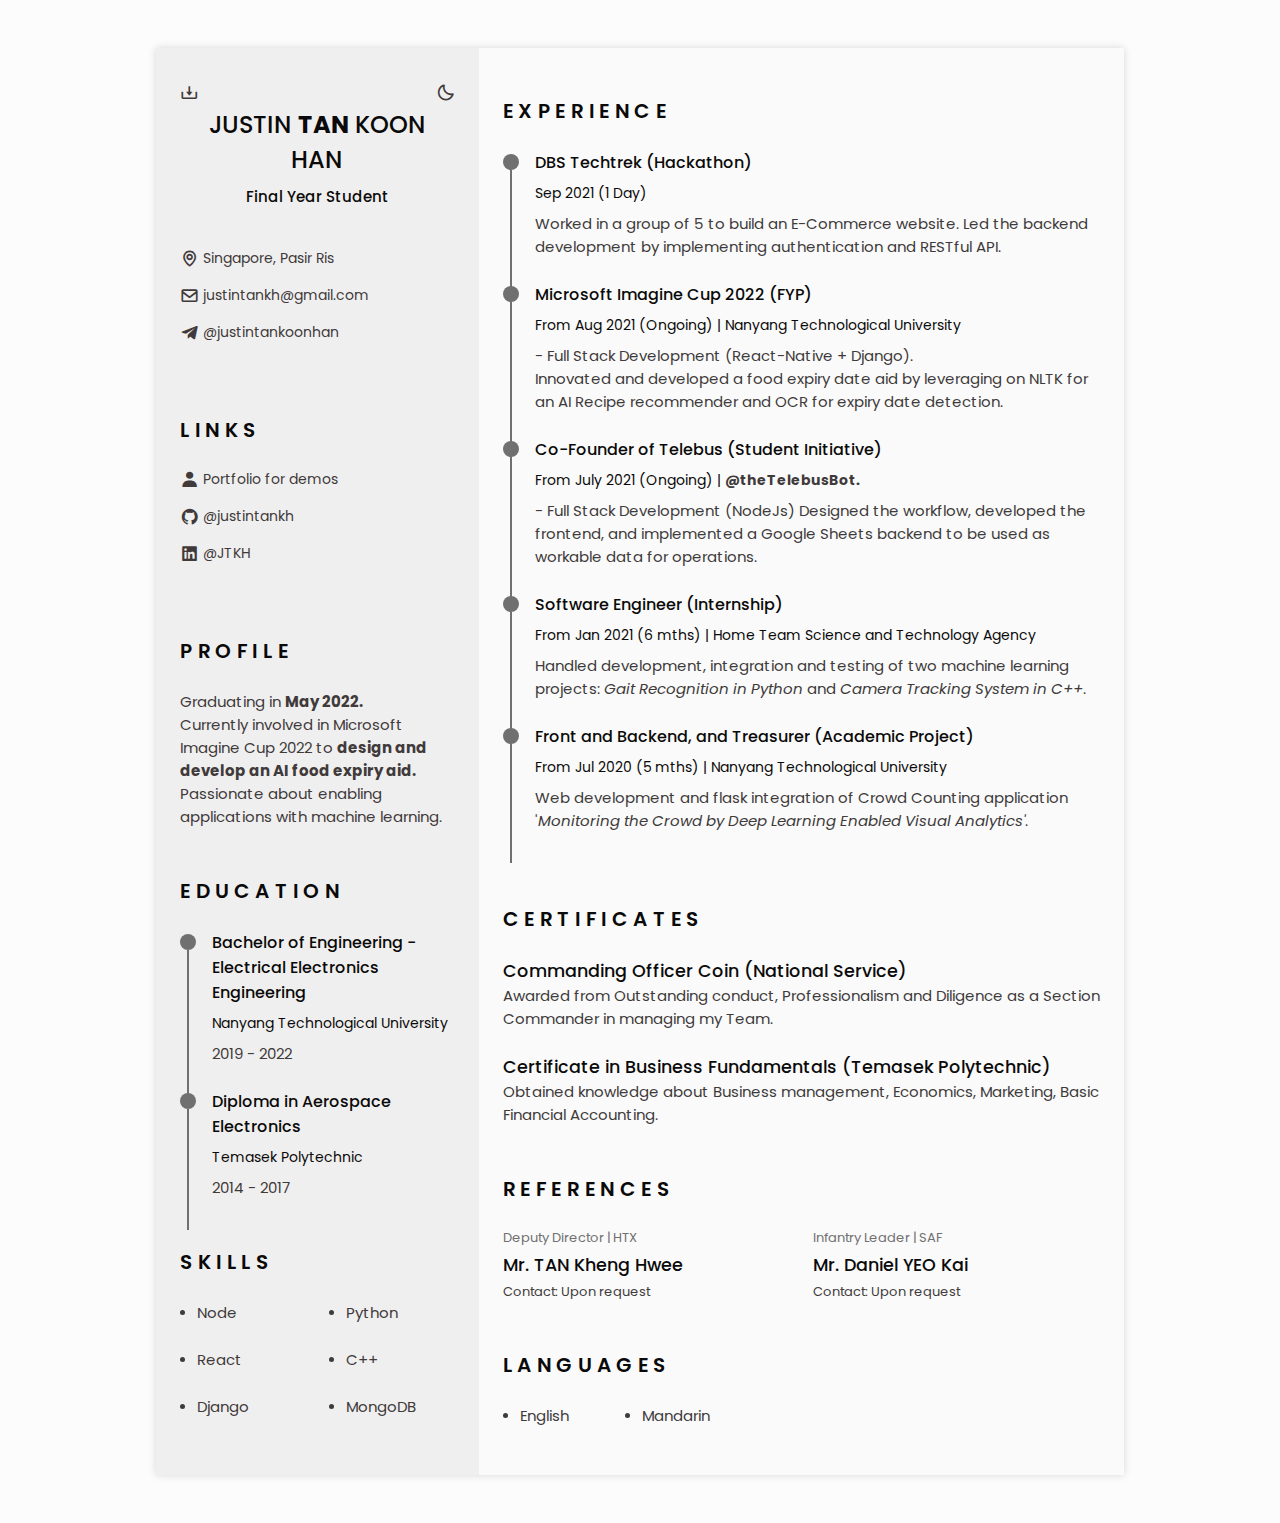
==== commit f11b2a35: "co coin" ====
--- a/index.html
+++ b/index.html
@@ -1,178 +1,172 @@
 <!DOCTYPE html>
 <html lang="en">
-<link href='/assets/img/favicon.ico' rel='icon'>
-<!-- In console to run locally, type http-server -->
-
-<head>
-    <meta charset="UTF-8">
-    <meta name="viewport" content="width=device-width, initial-scale=1.0">
-
-    <!--========== BOX ICONS ==========-->
-    <link rel="stylesheet" href="https://cdn.jsdelivr.net/npm/boxicons@latest/css/boxicons.min.css">
-
-    <!--========== CSS ==========-->
-    <link rel="stylesheet" href="assets/css/styles.css">
-
-    <title>JTKH's Resume</title>
-</head>
-
-<body class>
-    <!--========== HEADER ==========-->
-    <header class="l-header" id="header">
-        <nav class="nav bd-container">
-            <a href="#" class="nav__logo">JTKH</a>
-
-            <div class="nav__menu" id="nav-menu">
-                <ul class="nav__list">
-                    <li class="nav__item">
-                        <a href="#home" class="nav__link active-link">
-                            <i class='bx bx-home nav__icon'></i>Home
-                        </a>
-                    </li>
-                    <li class="nav__item">
-                        <a href="#profile" class="nav__link">
-                            <i class='bx bx-user nav__icon'></i>Profile
-                        </a>
-                    </li>
-                    <li class="nav__item">
-                        <a href="#education" class="nav__link">
-                            <i class='bx bx-book nav__icon'></i>Education
-                        </a>
-                    </li>
-                    <li class="nav__item">
-                        <a href="#skills" class="nav__link">
-                            <i class='bx bx-receipt nav__icon'></i>Skills
-                        </a>
-                    </li>
-                    <li class="nav__item">
-                        <a href="#experience" class="nav__link">
-                            <i class='bx bx-briefcase-alt nav__icon'></i>Experience
-                        </a>
-                    </li>
-                    <li class="nav__item">
-                        <a href="#certificates" class="nav__link">
-                            <i class='bx bx-award nav__icon'></i>Certificates
-                        </a>
-                    </li>
-                    <li class="nav__item">
-                        <a href="#references" class="nav__link">
-                            <i class='bx bx-link-external nav__icon'></i>References
-                        </a>
-                    </li>
-                </ul>
-            </div>
-
-            <div class="nav__toggle" id="nav-toggle">
-                <i class='bx bx-grid-alt'></i>
-            </div>
-        </nav>
-    </header>
-
-    <main class="l-main bd-container">
-        <!-- All elements within this div, is generated in PDF -->
-        <div class="resume" id="area-cv">
-            <div class="resume__left">
-                <!--========== HOME ==========-->
-                <section class="home" id="home">
-                    <div class="home__container section bd-grid">
-                        <div class="home__data bd-grid">
-                            <!-- <img src="assets/img/self3.png" alt="" class="home__img"> -->
-
-                            <h1 class="home__title"><br>JUSTIN <b>TAN</b> KOON HAN</h1>
-                            <h3 class="home__profession">Final Year Student</h3>
-
-                            <!-- Button to generate and download the pdf. Available for desktop. -->
-                            <div>
-                                <a download="" href="assets/pdf/Justin Tan Koon Han Resume.pdf"
-                                    class="home__button-movil">Download</a>
-                            </div>
-                        </div>
-
-                        <div class="home__address bd-grid">
-                            <span class="home__information">
-                                <i class='bx bx-map home__icon'></i> Singapore, Pasir Ris
-                            </span>
-                            <span class="home__information">
-                                <i class='bx bx-envelope home__icon'></i> justintankh@gmail.com
-                            </span>
-                            <span class="home__information">
-                                <!-- <i class='bx bx-phone home__icon' ></i> +65 9274 7768 -->
-                                <a href="https://t.me/justintankoonhan" target="_blank" class="social__link">
-                                    <i class='bx bxl-telegram social__icon'></i> @justintankoonhan
-                                </a>
-                            </span>
-                        </div>
-                    </div>
-                    <!-- Theme change button -->
-                    <i class='bx bx-moon change-theme' title="Theme" id="theme-button"></i>
-
-                    <!-- Button to generate and download the pdf. Available for desktop. -->
-                    <i class='bx bx-download generate-pdf' title="Generate PDF" id="resume-button"></i>
-                </section>
-
-                <!--========== SOCIAL ==========-->
-                <section class="social section">
-                    <section class="social section">
-                        <h2 class="section-title">LINKS</h2>
-
-                        <div class="social__container bd-grid">
-                            <a href="https://justintankh.github.io/portfolio/" target="_blank" class="social__link">
-                                <i class='bx bxs-user home__icon'></i> Portfolio for demos
-                            </a>
-                            <a href="https://github.com/justintankh" target="_blank" class="social__link">
-                                <i class='bx bxl-github social__icon'></i> @justintankh
-                            </a>
-                            <a href="https://www.linkedin.com/in/JTKH/" target="_blank" class="social__link">
-                                <i class='bx bxl-linkedin-square social__icon'></i> @JTKH
-                            </a>
-
-                        </div>
-                    </section>
-                </section>
-
-                <!--========== PROFILE ==========-->
-                <section class="profile section" id="profile">
-                    <h2 class="section-title">Profile</h2>
-                    <p class="profile__description">
-                        Graduating in <b>May 2022.</b>
-                        <br>Currently involved in Microsoft Imagine Cup 2022 to <b>design and develop an AI food expiry
-                            aid.</b>
-                        <br>Passionate about enabling applications with machine learning.
-                    </p>
-                </section>
-
-                <!--========== EDUCATION ==========-->
-                <section class="education section" id="education">
-                    <h2 class="section-title">Education</h2>
-
-                    <div class="education__container bd-grid">
-
-                        <div class="education__content">
-                            <div class="education__time">
-                                <span class="education__rounder"></span>
-                                <span class="education__line"></span>
-                            </div>
-                            <div class="education__data bd-grid">
-                                <h3 class="education__title">Bachelor of Engineering - Electrical Electronics
-                                    Engineering</h3>
-                                <span class="education__studies">Nanyang Technological University</span>
-                                <span class="education__year">2019 - 2022</span>
-                            </div>
-                        </div>
-
-                        <div class="education__content">
-                            <div class="education__time">
-                                <span class="education__rounder"></span>
-                                <span class="education__line"></span>
-                            </div>
-                            <div class="education__data bd-grid">
-                                <h3 class="education__title">Diploma in Aerospace Electronics</h3>
-                                <span class="education__studies">Temasek Polytechnic</span>
-                                <span class="education__year">2014 - 2017</span>
-                            </div>
-                        </div>
-
-                        <!-- <div class="education__content">
+	<link href="/assets/img/favicon.ico" rel="icon" />
+	<!-- In console to run locally, type http-server -->
+
+	<head>
+		<meta charset="UTF-8" />
+		<meta name="viewport" content="width=device-width, initial-scale=1.0" />
+
+		<!--========== BOX ICONS ==========-->
+		<link rel="stylesheet" href="https://cdn.jsdelivr.net/npm/boxicons@latest/css/boxicons.min.css" />
+
+		<!--========== CSS ==========-->
+		<link rel="stylesheet" href="assets/css/styles.css" />
+
+		<title>JTKH's Resume</title>
+	</head>
+
+	<body class>
+		<!--========== HEADER ==========-->
+		<header class="l-header" id="header">
+			<nav class="nav bd-container">
+				<a href="#" class="nav__logo">JTKH</a>
+
+				<div class="nav__menu" id="nav-menu">
+					<ul class="nav__list">
+						<li class="nav__item">
+							<a href="#home" class="nav__link active-link"> <i class="bx bx-home nav__icon"></i>Home </a>
+						</li>
+						<li class="nav__item">
+							<a href="#profile" class="nav__link"> <i class="bx bx-user nav__icon"></i>Profile </a>
+						</li>
+						<li class="nav__item">
+							<a href="#education" class="nav__link"> <i class="bx bx-book nav__icon"></i>Education </a>
+						</li>
+						<li class="nav__item">
+							<a href="#skills" class="nav__link"> <i class="bx bx-receipt nav__icon"></i>Skills </a>
+						</li>
+						<li class="nav__item">
+							<a href="#experience" class="nav__link">
+								<i class="bx bx-briefcase-alt nav__icon"></i>Experience
+							</a>
+						</li>
+						<li class="nav__item">
+							<a href="#certificates" class="nav__link">
+								<i class="bx bx-award nav__icon"></i>Certificates
+							</a>
+						</li>
+						<li class="nav__item">
+							<a href="#references" class="nav__link">
+								<i class="bx bx-link-external nav__icon"></i>References
+							</a>
+						</li>
+					</ul>
+				</div>
+
+				<div class="nav__toggle" id="nav-toggle">
+					<i class="bx bx-grid-alt"></i>
+				</div>
+			</nav>
+		</header>
+
+		<main class="l-main bd-container">
+			<!-- All elements within this div, is generated in PDF -->
+			<div class="resume" id="area-cv">
+				<div class="resume__left">
+					<!--========== HOME ==========-->
+					<section class="home" id="home">
+						<div class="home__container section bd-grid">
+							<div class="home__data bd-grid">
+								<!-- <img src="assets/img/self3.png" alt="" class="home__img"> -->
+
+								<h1 class="home__title"><br />JUSTIN <b>TAN</b> KOON HAN</h1>
+								<h3 class="home__profession">Final Year Student</h3>
+
+								<!-- Button to generate and download the pdf. Available for desktop. -->
+								<div>
+									<a
+										download=""
+										href="assets/pdf/Justin Tan Koon Han Resume.pdf"
+										class="home__button-movil"
+										>Download</a
+									>
+								</div>
+							</div>
+
+							<div class="home__address bd-grid">
+								<span class="home__information">
+									<i class="bx bx-map home__icon"></i> Singapore, Pasir Ris
+								</span>
+								<span class="home__information">
+									<i class="bx bx-envelope home__icon"></i> justintankh@gmail.com
+								</span>
+								<span class="home__information">
+									<!-- <i class='bx bx-phone home__icon' ></i> +65 9274 7768 -->
+									<a href="https://t.me/justintankoonhan" target="_blank" class="social__link">
+										<i class="bx bxl-telegram social__icon"></i> @justintankoonhan
+									</a>
+								</span>
+							</div>
+						</div>
+						<!-- Theme change button -->
+						<i class="bx bx-moon change-theme" title="Theme" id="theme-button"></i>
+
+						<!-- Button to generate and download the pdf. Available for desktop. -->
+						<i class="bx bx-download generate-pdf" title="Generate PDF" id="resume-button"></i>
+					</section>
+
+					<!--========== SOCIAL ==========-->
+					<section class="social section">
+						<section class="social section">
+							<h2 class="section-title">LINKS</h2>
+
+							<div class="social__container bd-grid">
+								<a href="https://justintankh.github.io/portfolio/" target="_blank" class="social__link">
+									<i class="bx bxs-user home__icon"></i> Portfolio for demos
+								</a>
+								<a href="https://github.com/justintankh" target="_blank" class="social__link">
+									<i class="bx bxl-github social__icon"></i> @justintankh
+								</a>
+								<a href="https://www.linkedin.com/in/JTKH/" target="_blank" class="social__link">
+									<i class="bx bxl-linkedin-square social__icon"></i> @JTKH
+								</a>
+							</div>
+						</section>
+					</section>
+
+					<!--========== PROFILE ==========-->
+					<section class="profile section" id="profile">
+						<h2 class="section-title">Profile</h2>
+						<p class="profile__description">
+							Graduating in <b>May 2022.</b> <br />Currently involved in Microsoft Imagine Cup 2022 to
+							<b>design and develop an AI food expiry aid.</b> <br />Passionate about enabling
+							applications with machine learning.
+						</p>
+					</section>
+
+					<!--========== EDUCATION ==========-->
+					<section class="education section" id="education">
+						<h2 class="section-title">Education</h2>
+
+						<div class="education__container bd-grid">
+							<div class="education__content">
+								<div class="education__time">
+									<span class="education__rounder"></span>
+									<span class="education__line"></span>
+								</div>
+								<div class="education__data bd-grid">
+									<h3 class="education__title">
+										Bachelor of Engineering - Electrical Electronics Engineering
+									</h3>
+									<span class="education__studies">Nanyang Technological University</span>
+									<span class="education__year">2019 - 2022</span>
+								</div>
+							</div>
+
+							<div class="education__content">
+								<div class="education__time">
+									<span class="education__rounder"></span>
+									<span class="education__line"></span>
+								</div>
+								<div class="education__data bd-grid">
+									<h3 class="education__title">Diploma in Aerospace Electronics</h3>
+									<span class="education__studies">Temasek Polytechnic</span>
+									<span class="education__year">2014 - 2017</span>
+								</div>
+							</div>
+
+							<!-- <div class="education__content">
                             <div class="education__time">
                                 <span class="education__rounder"></span>
                                 <span class="education__line"></span>
@@ -183,19 +177,15 @@
                                 <span class="education__year">2015 - 2017</span>
                             </div>
                         </div> -->
-
-                    </div>
-                </section>
-
-
-                <!--========== SKILLS  ==========-->
-                <section class="skills section" id="skills">
-                    <h2 class="section-title">Skills</h2>
-
-                    <div class="skills__content bd-grid">
-
-
-                        <!-- <ul class="skills__data">
+						</div>
+					</section>
+
+					<!--========== SKILLS  ==========-->
+					<section class="skills section" id="skills">
+						<h2 class="section-title">Skills</h2>
+
+						<div class="skills__content bd-grid">
+							<!-- <ul class="skills__data">
                             <li class="skills__name">
                                 <span class="skills__circle"></span> Html
                             </li>
@@ -207,128 +197,124 @@
                             </li>
                         </ul> -->
 
-                        <ul class="skills__data">
-                            <li class="skills__name">
-                                <span class="skills__circle"></span> Node
-                            </li>
-                            <li class="skills__name">
-                                <span class="skills__circle"></span> React
-                            </li>
-                            <li class="skills__name">
-                                <span class="skills__circle"></span> Django
-                            </li>
-                        </ul>
-
-                        <ul class="skills__data">
-                            <li class="skills__name">
-                                <span class="skills__circle"></span> Python
-                            </li>
-                            <li class="skills__name">
-                                <span class="skills__circle"></span> C++
-                            </li>
-                            <li class="skills__name">
-                                <span class="skills__circle"></span> MongoDB
-                            </li>
-                        </ul>
-                    </div>
-                </section>
-
-            </div>
-
-            <div class="resume__right">
-                <!--========== EXPERIENCE ==========-->
-                <section class="experience section" id="experience">
-                    <section class="experience section" id="experience">
-                        <h2 class="section-title">Experience</h2>
-                        <div class="experience__container bd-grid">
-
-                            <div class="experience__content">
-                                <div class="experience__time">
-                                    <span class="experience__rounder"></span>
-                                    <span class="experience__line"></span>
-                                </div>
-                                <div class="experience__data bd-grid">
-                                    <h3 class="experience__title">DBS Techtrek (Hackathon)</h3>
-                                    <span class="experience__company">Sep 2021 (1 Day)</span>
-                                    <p class="experience__description">Worked in a group of 5 to build an
-                                        E-Commerce website. Led the backend development by implementing
-                                        authentication and RESTful API.</p>
-                                </div>
-                            </div>
-
-                            <div class="experience__content">
-                                <div class="experience__time">
-                                    <span class="experience__rounder"></span>
-                                    <span class="experience__line"></span>
-                                </div>
-                                <div class="experience__data bd-grid">
-                                    <h3 class="experience__title">Microsoft Imagine Cup 2022 (FYP)</h3>
-                                    <span class="experience__company">From Aug 2021 (Ongoing) | Nanyang Technological
-                                        University</span>
-                                    <p class="experience__description">
-                                        - Full Stack Development (React-Native + Django).
-                                        <br>Innovated and developed a food expiry date aid by
-                                        leveraging on
-                                        NLTK for an AI Recipe recommender and OCR for expiry date detection.
-                                    </p>
-                                </div>
-                            </div>
-
-                            <div class="experience__content">
-                                <div class="experience__time">
-                                    <span class="experience__rounder"></span>
-                                    <span class="experience__line"></span>
-                                </div>
-                                <div class="experience__data bd-grid">
-                                    <h3 class="experience__title">Co-Founder of Telebus (Student Initiative)</h3>
-                                    <span class="experience__company">From July 2021 (Ongoing) | <a
-                                            href="https://t.me/theTelebusBot" target="_blank">
-                                            <span class='social__link'
-                                                style="font-weight: 700;">@theTelebusBot.</span></a><br></span>
-                                    <p class="experience__description">
-                                        - Full Stack Development (NodeJs)
-                                        Designed the workflow, developed the frontend, and implemented a Google Sheets
-                                        backend to be used as workable data for operations.
-                                        <!-- <br>Currently developing an expiry date tracker with image to text recognition. -->
-                                    </p>
-                                </div>
-                            </div>
-
-                            <div class="experience__content">
-                                <div class="experience__time">
-                                    <span class="experience__rounder"></span>
-                                    <span class="experience__line"></span>
-                                </div>
-                                <div class="experience__data bd-grid">
-                                    <h3 class="experience__title">Software Engineer (Internship)</h3>
-                                    <span class="experience__company">From Jan 2021 (6 mths) | Home Team Science and
-                                        Technology Agency</span>
-                                    <p class="experience__description">
-                                        Handled development, integration and testing of two machine learning projects:
-                                        <i>Gait Recognition in Python</i> and <i>Camera Tracking System in C++</i>.
-                                        <!-- Developed closeness matching algorithm, applied clustering for formulation of Identification template and illustrated results for 'Gait Recognition' in Python. Integrated YOLOv4, depth estimator, EO Fusion Engine,
+							<ul class="skills__data">
+								<li class="skills__name"><span class="skills__circle"></span> Node</li>
+								<li class="skills__name"><span class="skills__circle"></span> React</li>
+								<li class="skills__name"><span class="skills__circle"></span> Django</li>
+							</ul>
+
+							<ul class="skills__data">
+								<li class="skills__name"><span class="skills__circle"></span> Python</li>
+								<li class="skills__name"><span class="skills__circle"></span> C++</li>
+								<li class="skills__name"><span class="skills__circle"></span> MongoDB</li>
+							</ul>
+						</div>
+					</section>
+				</div>
+
+				<div class="resume__right">
+					<!--========== EXPERIENCE ==========-->
+					<section class="experience section" id="experience">
+						<section class="experience section" id="experience">
+							<h2 class="section-title">Experience</h2>
+							<div class="experience__container bd-grid">
+								<div class="experience__content">
+									<div class="experience__time">
+										<span class="experience__rounder"></span>
+										<span class="experience__line"></span>
+									</div>
+									<div class="experience__data bd-grid">
+										<h3 class="experience__title">DBS Techtrek (Hackathon)</h3>
+										<span class="experience__company">Sep 2021 (1 Day)</span>
+										<p class="experience__description">
+											Worked in a group of 5 to build an E-Commerce website. Led the backend
+											development by implementing authentication and RESTful API.
+										</p>
+									</div>
+								</div>
+
+								<div class="experience__content">
+									<div class="experience__time">
+										<span class="experience__rounder"></span>
+										<span class="experience__line"></span>
+									</div>
+									<div class="experience__data bd-grid">
+										<h3 class="experience__title">Microsoft Imagine Cup 2022 (FYP)</h3>
+										<span class="experience__company"
+											>From Aug 2021 (Ongoing) | Nanyang Technological University</span
+										>
+										<p class="experience__description">
+											- Full Stack Development (React-Native + Django).
+											<br />Innovated and developed a food expiry date aid by leveraging on NLTK
+											for an AI Recipe recommender and OCR for expiry date detection.
+										</p>
+									</div>
+								</div>
+
+								<div class="experience__content">
+									<div class="experience__time">
+										<span class="experience__rounder"></span>
+										<span class="experience__line"></span>
+									</div>
+									<div class="experience__data bd-grid">
+										<h3 class="experience__title">Co-Founder of Telebus (Student Initiative)</h3>
+										<span class="experience__company"
+											>From July 2021 (Ongoing) |
+											<a href="https://t.me/theTelebusBot" target="_blank">
+												<span class="social__link" style="font-weight: 700"
+													>@theTelebusBot.</span
+												></a
+											><br
+										/></span>
+										<p class="experience__description">
+											- Full Stack Development (NodeJs) Designed the workflow, developed the
+											frontend, and implemented a Google Sheets backend to be used as workable
+											data for operations.
+											<!-- <br>Currently developing an expiry date tracker with image to text recognition. -->
+										</p>
+									</div>
+								</div>
+
+								<div class="experience__content">
+									<div class="experience__time">
+										<span class="experience__rounder"></span>
+										<span class="experience__line"></span>
+									</div>
+									<div class="experience__data bd-grid">
+										<h3 class="experience__title">Software Engineer (Internship)</h3>
+										<span class="experience__company"
+											>From Jan 2021 (6 mths) | Home Team Science and Technology Agency</span
+										>
+										<p class="experience__description">
+											Handled development, integration and testing of two machine learning
+											projects:
+											<i>Gait Recognition in Python</i> and <i>Camera Tracking System in C++</i>.
+											<!-- Developed closeness matching algorithm, applied clustering for formulation of Identification template and illustrated results for 'Gait Recognition' in Python. Integrated YOLOv4, depth estimator, EO Fusion Engine,
                                         Kalman filter and Hungarian algorithm for 'Geographical and Visual Camera Tracking System' in C++.--->
-                                    </p>
-                                </div>
-                            </div>
-                            <div class="experience__content">
-                                <div class="experience__time">
-                                    <span class="experience__rounder"></span>
-                                    <span class="experience__line"></span>
-                                </div>
-                                <div class="experience__data bd-grid">
-                                    <h3 class="experience__title">Front and Backend, and Treasurer (Academic Project)
-                                    </h3>
-                                    <span class="experience__company">From Jul 2020 (5 mths) | Nanyang Technological
-                                        University</span>
-                                    <p class="experience__description">Web development and flask integration of Crowd
-                                        Counting application '<i>Monitoring the Crowd by Deep Learning Enabled Visual
-                                            Analytics'</i>.
-                                        <!--Handled frontend and backend, including Flask for Python code integration with web application.-->
-                                    </p>
-                                </div>
-                            </div>
-                            <!-- <div class="experience__content">
+										</p>
+									</div>
+								</div>
+								<div class="experience__content">
+									<div class="experience__time">
+										<span class="experience__rounder"></span>
+										<span class="experience__line"></span>
+									</div>
+									<div class="experience__data bd-grid">
+										<h3 class="experience__title">
+											Front and Backend, and Treasurer (Academic Project)
+										</h3>
+										<span class="experience__company"
+											>From Jul 2020 (5 mths) | Nanyang Technological University</span
+										>
+										<p class="experience__description">
+											Web development and flask integration of Crowd Counting application '<i
+												>Monitoring the Crowd by Deep Learning Enabled Visual Analytics'</i
+											>.
+											<!--Handled frontend and backend, including Flask for Python code integration with web application.-->
+										</p>
+									</div>
+								</div>
+								<!-- <div class="experience__content">
                                 <div class="experience__time">
                                     <span class="experience__rounder"></span>
                                     <span class="experience__line"></span>
@@ -342,22 +328,20 @@
                                         convoy for support.</p>
                                 </div>
                             </div> -->
-
-                        </div>
-                    </section>
-                </section>
-
-                <!--========== CERTIFICATES ==========-->
-                <section class="certificate section" id="certificates">
-                    <h2 class="section-title">Certificates</h2>
-
-                    <div class="certificate__container bd-grid">
-
-                        <!-- <div class="certificate__content">
+							</div>
+						</section>
+					</section>
+
+					<!--========== CERTIFICATES ==========-->
+					<section class="certificate section" id="certificates">
+						<h2 class="section-title">Certificates</h2>
+
+						<div class="certificate__container bd-grid">
+							<!-- <div class="certificate__content">
                             <h3 class="certificate__title">Image Clasification with CNNs using Keras (Coursera)</h3>
                             <p class="certificate_description">Implement CNN in Keras with Tensorflow backend, Train CNN to solve Image Classification</p>
                         </div> -->
-                        <!-- <div class="certificate__content">
+							<!-- <div class="certificate__content">
                             <h3 class="certificate__title">C++ Programming - From Beginner to Beyond (Udemy)</h3>
                             <p class="certificate_description">41.5 Hrs of C++ Programming Crash Course</p>
                         </div>
@@ -373,62 +357,62 @@
                             <h3 class="certificate__title">Using Python to Access Web Data (Coursera)</h3>
                             <p class="certificate_description">Awarded by University of Michigan offered through Coursera. Retrieve data from websites and APIs using Python. Work with XML data.</p>
                         </div> -->
-                        <div class="certificate__content">
-                            <h3 class="certificate__title">Commanding Officer Coin (National Service)</h3>
-                            <p class="certificate_description">Impressed superiors by displaying Professionalism and
-                                Diligence as a Section Commander in managing my Team.</p>
-                        </div>
-                        <div class="certificate__content">
-                            <h3 class="certificate__title">Certificate in Business Fundamentals (Temasek Polytechnic)
-                            </h3>
-                            <p class="certificate_description">Obtained knowledge about Business management,
-                                Economics, Marketing, Basic Financial Accounting.</p>
-                        </div>
-
-                    </div>
-                </section>
-
-                <!--========== REFERENCES ==========-->
-                <section class="references section" id="references">
-                    <h2 class="section-title">References</h2>
-
-                    <div class="references__container bd-grid">
-                        <div class="references__content bd-grid">
-                            <span class="references__subtitle">Deputy Director | HTX</span>
-                            <h3 class="references__title">Mr. TAN Kheng Hwee</h3>
-                            <ul class="references__contact">
-                                <li>Contact: Upon request</li>
-                                <!-- <li>Email: Upon request</li> -->
-                            </ul>
-                        </div>
-                        <div class="references__content bd-grid">
-                            <span class="references__subtitle">Infantry Leader | SAF</span>
-                            <h3 class="references__title">Mr. Daniel YEO Kai</h3>
-                            <ul class="references__contact">
-                                <li>Contact: Upon request</li>
-                                <!-- <li>Email: Upon request</li> -->
-                            </ul>
-                        </div>
-                    </div>
-                </section>
-
-                <!--========== LANGUAGES ==========-->
-                <section class="languages section">
-                    <h2 class="section-title">Languages</h2>
-                    <div class="languages__container">
-                        <ul class="languages__content bd-grid">
-                            <li class="languages__name">
-                                <span class="languages__circle"></span> English
-                            </li>
-                            <li class="languages__name">
-                                <span class="languages__circle"></span> Mandarin
-                            </li>
-                        </ul>
-                    </div>
-                </section>
-
-                <!--========== INTERESTS ==========-->
-                <!-- <section class="interests section">
+							<div class="certificate__content">
+								<h3 class="certificate__title">Commanding Officer Coin (National Service)</h3>
+								<p class="certificate_description">
+									Awarded from Outstanding conduct, Professionalism and Diligence as a Section
+									Commander in managing my Team.
+								</p>
+							</div>
+							<div class="certificate__content">
+								<h3 class="certificate__title">
+									Certificate in Business Fundamentals (Temasek Polytechnic)
+								</h3>
+								<p class="certificate_description">
+									Obtained knowledge about Business management, Economics, Marketing, Basic Financial
+									Accounting.
+								</p>
+							</div>
+						</div>
+					</section>
+
+					<!--========== REFERENCES ==========-->
+					<section class="references section" id="references">
+						<h2 class="section-title">References</h2>
+
+						<div class="references__container bd-grid">
+							<div class="references__content bd-grid">
+								<span class="references__subtitle">Deputy Director | HTX</span>
+								<h3 class="references__title">Mr. TAN Kheng Hwee</h3>
+								<ul class="references__contact">
+									<li>Contact: Upon request</li>
+									<!-- <li>Email: Upon request</li> -->
+								</ul>
+							</div>
+							<div class="references__content bd-grid">
+								<span class="references__subtitle">Infantry Leader | SAF</span>
+								<h3 class="references__title">Mr. Daniel YEO Kai</h3>
+								<ul class="references__contact">
+									<li>Contact: Upon request</li>
+									<!-- <li>Email: Upon request</li> -->
+								</ul>
+							</div>
+						</div>
+					</section>
+
+					<!--========== LANGUAGES ==========-->
+					<section class="languages section">
+						<h2 class="section-title">Languages</h2>
+						<div class="languages__container">
+							<ul class="languages__content bd-grid">
+								<li class="languages__name"><span class="languages__circle"></span> English</li>
+								<li class="languages__name"><span class="languages__circle"></span> Mandarin</li>
+							</ul>
+						</div>
+					</section>
+
+					<!--========== INTERESTS ==========-->
+					<!-- <section class="interests section">
                     <h2 class="section-title">Interests</h2>
 
                     <div class="interests__container bd-grid">
@@ -450,20 +434,19 @@
                         </div>
                     </div>
                 </section> -->
-            </div>
-        </div>
-    </main>
-
-    <!--========== SCROLL TOP ==========-->
-    <a href="#" class="scrolltop" id="scroll-top">
-        <i class='bx bxs-up-arrow-alt scrolltop__icon'></i>
-    </a>
-
-    <!--========== HTML2PDF ==========-->
-    <script src="assets/js/html2pdf.bundle.min.js"></script>
-
-    <!--========== MAIN JS ==========-->
-    <script src="assets/js/main.js"></script>
-</body>
-
-</html>+				</div>
+			</div>
+		</main>
+
+		<!--========== SCROLL TOP ==========-->
+		<a href="#" class="scrolltop" id="scroll-top">
+			<i class="bx bxs-up-arrow-alt scrolltop__icon"></i>
+		</a>
+
+		<!--========== HTML2PDF ==========-->
+		<script src="assets/js/html2pdf.bundle.min.js"></script>
+
+		<!--========== MAIN JS ==========-->
+		<script src="assets/js/main.js"></script>
+	</body>
+</html>
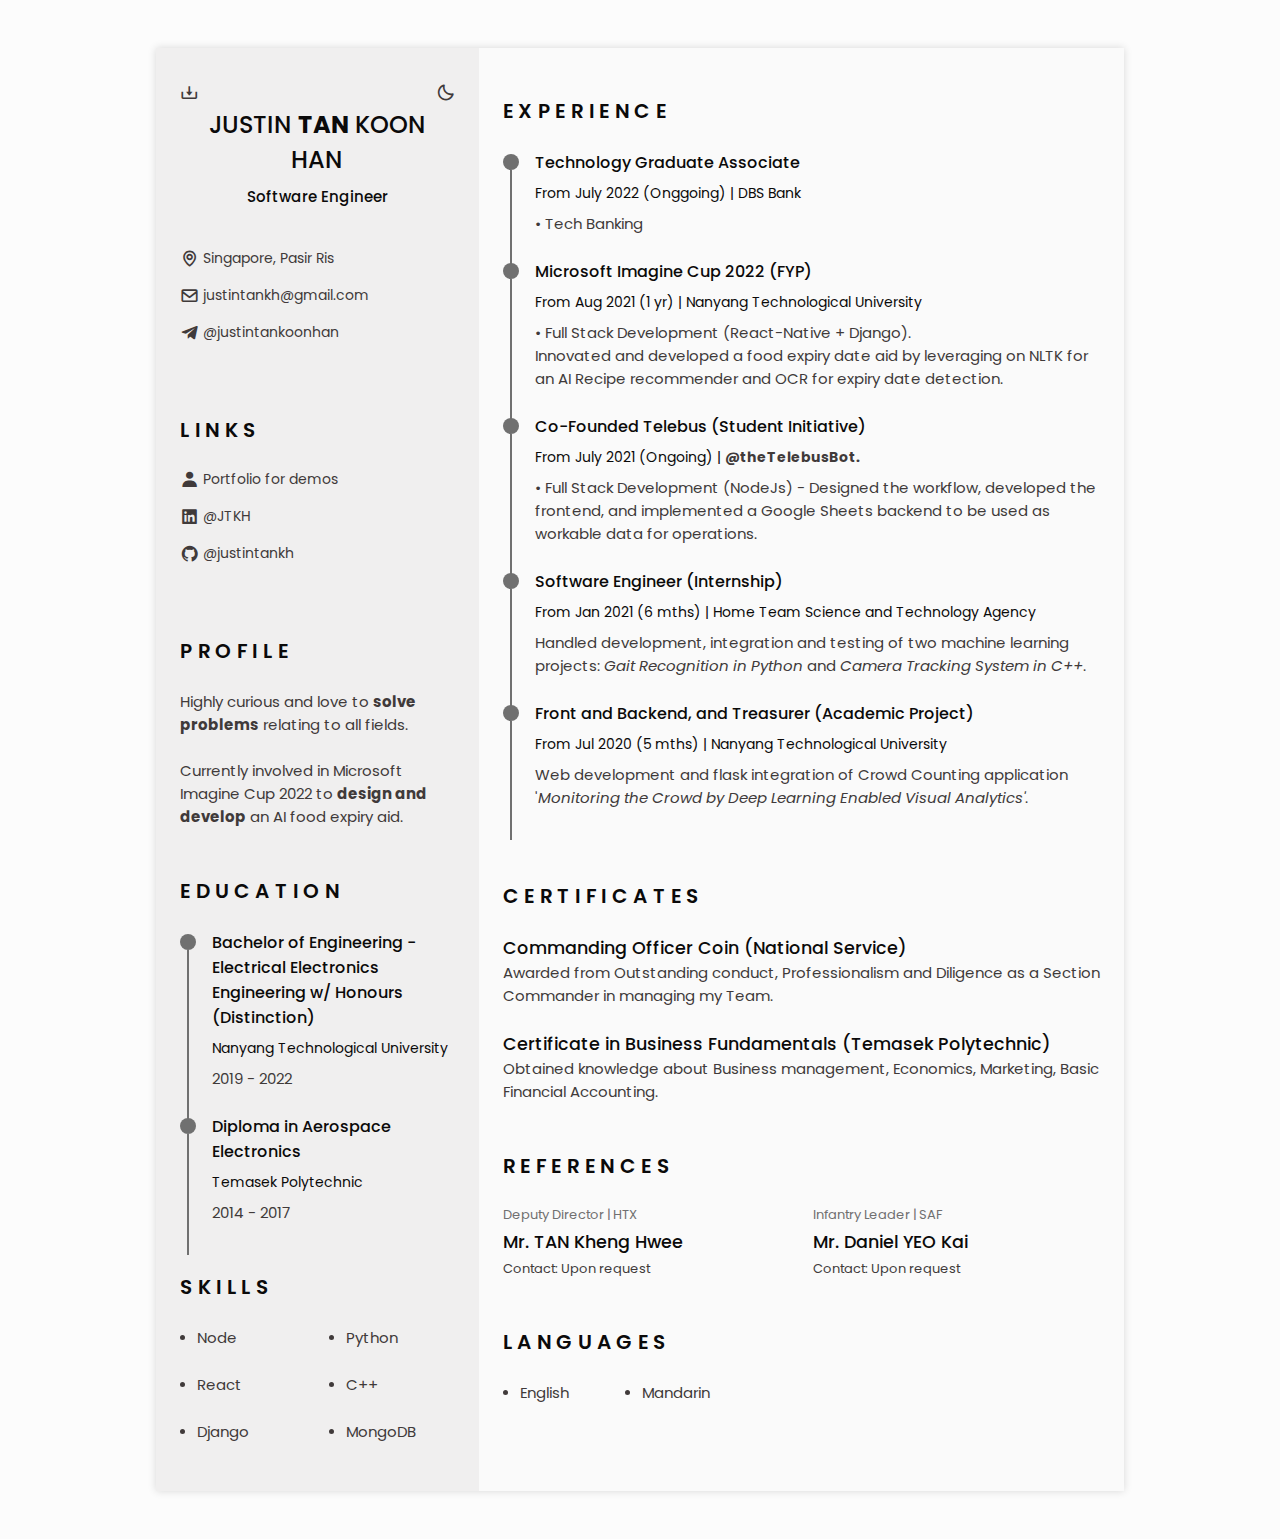
==== commit 024e4b2a: "updated JUL 2022" ====
--- a/index.html
+++ b/index.html
@@ -1,172 +1,172 @@
 <!DOCTYPE html>
 <html lang="en">
-	<link href="/assets/img/favicon.ico" rel="icon" />
-	<!-- In console to run locally, type http-server -->
-
-	<head>
-		<meta charset="UTF-8" />
-		<meta name="viewport" content="width=device-width, initial-scale=1.0" />
-
-		<!--========== BOX ICONS ==========-->
-		<link rel="stylesheet" href="https://cdn.jsdelivr.net/npm/boxicons@latest/css/boxicons.min.css" />
-
-		<!--========== CSS ==========-->
-		<link rel="stylesheet" href="assets/css/styles.css" />
-
-		<title>JTKH's Resume</title>
-	</head>
-
-	<body class>
-		<!--========== HEADER ==========-->
-		<header class="l-header" id="header">
-			<nav class="nav bd-container">
-				<a href="#" class="nav__logo">JTKH</a>
-
-				<div class="nav__menu" id="nav-menu">
-					<ul class="nav__list">
-						<li class="nav__item">
-							<a href="#home" class="nav__link active-link"> <i class="bx bx-home nav__icon"></i>Home </a>
-						</li>
-						<li class="nav__item">
-							<a href="#profile" class="nav__link"> <i class="bx bx-user nav__icon"></i>Profile </a>
-						</li>
-						<li class="nav__item">
-							<a href="#education" class="nav__link"> <i class="bx bx-book nav__icon"></i>Education </a>
-						</li>
-						<li class="nav__item">
-							<a href="#skills" class="nav__link"> <i class="bx bx-receipt nav__icon"></i>Skills </a>
-						</li>
-						<li class="nav__item">
-							<a href="#experience" class="nav__link">
-								<i class="bx bx-briefcase-alt nav__icon"></i>Experience
+<link href="/assets/img/favicon.ico" rel="icon" />
+<!-- In console to run locally, type http-server -->
+
+<head>
+	<meta charset="UTF-8" />
+	<meta name="viewport" content="width=device-width, initial-scale=1.0" />
+
+	<!--========== BOX ICONS ==========-->
+	<link rel="stylesheet" href="https://cdn.jsdelivr.net/npm/boxicons@latest/css/boxicons.min.css" />
+
+	<!--========== CSS ==========-->
+	<link rel="stylesheet" href="assets/css/styles.css" />
+
+	<title>JTKH's Resume</title>
+</head>
+
+<body class>
+	<!--========== HEADER ==========-->
+	<header class="l-header" id="header">
+		<nav class="nav bd-container">
+			<a href="#" class="nav__logo">JTKH</a>
+
+			<div class="nav__menu" id="nav-menu">
+				<ul class="nav__list">
+					<li class="nav__item">
+						<a href="#home" class="nav__link active-link"> <i class="bx bx-home nav__icon"></i>Home </a>
+					</li>
+					<li class="nav__item">
+						<a href="#profile" class="nav__link"> <i class="bx bx-user nav__icon"></i>Profile </a>
+					</li>
+					<li class="nav__item">
+						<a href="#education" class="nav__link"> <i class="bx bx-book nav__icon"></i>Education </a>
+					</li>
+					<li class="nav__item">
+						<a href="#skills" class="nav__link"> <i class="bx bx-receipt nav__icon"></i>Skills </a>
+					</li>
+					<li class="nav__item">
+						<a href="#experience" class="nav__link">
+							<i class="bx bx-briefcase-alt nav__icon"></i>Experience
+						</a>
+					</li>
+					<li class="nav__item">
+						<a href="#certificates" class="nav__link">
+							<i class="bx bx-award nav__icon"></i>Certificates
+						</a>
+					</li>
+					<li class="nav__item">
+						<a href="#references" class="nav__link">
+							<i class="bx bx-link-external nav__icon"></i>References
+						</a>
+					</li>
+				</ul>
+			</div>
+
+			<div class="nav__toggle" id="nav-toggle">
+				<i class="bx bx-grid-alt"></i>
+			</div>
+		</nav>
+	</header>
+
+	<main class="l-main bd-container">
+		<!-- All elements within this div, is generated in PDF -->
+		<div class="resume" id="area-cv">
+			<div class="resume__left">
+				<!--========== HOME ==========-->
+				<section class="home" id="home">
+					<div class="home__container section bd-grid">
+						<div class="home__data bd-grid">
+							<!-- <img src="assets/img/self3.png" alt="" class="home__img"> -->
+
+							<h1 class="home__title"><br />JUSTIN <b>TAN</b> KOON HAN</h1>
+							<h3 class="home__profession">Software Engineer</h3>
+
+							<!-- Button to generate and download the pdf. Available for desktop. -->
+							<div>
+								<a download="" href="assets/pdf/Justin Tan Koon Han Resume.pdf"
+									class="home__button-movil">Download</a>
+							</div>
+						</div>
+
+						<div class="home__address bd-grid">
+							<span class="home__information">
+								<i class="bx bx-map home__icon"></i> Singapore, Pasir Ris
+							</span>
+							<span class="home__information">
+								<i class="bx bx-envelope home__icon"></i> justintankh@gmail.com
+							</span>
+							<span class="home__information">
+								<!-- <i class='bx bx-phone home__icon' ></i> +65 9274 7768 -->
+								<a href="https://t.me/justintankoonhan" target="_blank" class="social__link">
+									<i class="bx bxl-telegram social__icon"></i> @justintankoonhan
+								</a>
+							</span>
+						</div>
+					</div>
+					<!-- Theme change button -->
+					<i class="bx bx-moon change-theme" title="Theme" id="theme-button"></i>
+
+					<!-- Button to generate and download the pdf. Available for desktop. -->
+					<i class="bx bx-download generate-pdf" title="Generate PDF" id="resume-button"></i>
+				</section>
+
+				<!--========== SOCIAL ==========-->
+				<section class="social section">
+					<section class="social section">
+						<h2 class="section-title">LINKS</h2>
+
+						<div class="social__container bd-grid">
+							<a href="https://justintankh.github.io/portfolio/" target="_blank" class="social__link">
+								<i class="bx bxs-user home__icon"></i> Portfolio for demos
 							</a>
-						</li>
-						<li class="nav__item">
-							<a href="#certificates" class="nav__link">
-								<i class="bx bx-award nav__icon"></i>Certificates
+							<a href="https://www.linkedin.com/in/JTKH/" target="_blank" class="social__link">
+								<i class="bx bxl-linkedin-square social__icon"></i> @JTKH
 							</a>
-						</li>
-						<li class="nav__item">
-							<a href="#references" class="nav__link">
-								<i class="bx bx-link-external nav__icon"></i>References
+							<a href="https://github.com/justintankh" target="_blank" class="social__link">
+								<i class="bx bxl-github social__icon"></i> @justintankh
 							</a>
-						</li>
-					</ul>
-				</div>
-
-				<div class="nav__toggle" id="nav-toggle">
-					<i class="bx bx-grid-alt"></i>
-				</div>
-			</nav>
-		</header>
-
-		<main class="l-main bd-container">
-			<!-- All elements within this div, is generated in PDF -->
-			<div class="resume" id="area-cv">
-				<div class="resume__left">
-					<!--========== HOME ==========-->
-					<section class="home" id="home">
-						<div class="home__container section bd-grid">
-							<div class="home__data bd-grid">
-								<!-- <img src="assets/img/self3.png" alt="" class="home__img"> -->
-
-								<h1 class="home__title"><br />JUSTIN <b>TAN</b> KOON HAN</h1>
-								<h3 class="home__profession">Final Year Student</h3>
-
-								<!-- Button to generate and download the pdf. Available for desktop. -->
-								<div>
-									<a
-										download=""
-										href="assets/pdf/Justin Tan Koon Han Resume.pdf"
-										class="home__button-movil"
-										>Download</a
-									>
-								</div>
-							</div>
-
-							<div class="home__address bd-grid">
-								<span class="home__information">
-									<i class="bx bx-map home__icon"></i> Singapore, Pasir Ris
-								</span>
-								<span class="home__information">
-									<i class="bx bx-envelope home__icon"></i> justintankh@gmail.com
-								</span>
-								<span class="home__information">
-									<!-- <i class='bx bx-phone home__icon' ></i> +65 9274 7768 -->
-									<a href="https://t.me/justintankoonhan" target="_blank" class="social__link">
-										<i class="bx bxl-telegram social__icon"></i> @justintankoonhan
-									</a>
-								</span>
-							</div>
-						</div>
-						<!-- Theme change button -->
-						<i class="bx bx-moon change-theme" title="Theme" id="theme-button"></i>
-
-						<!-- Button to generate and download the pdf. Available for desktop. -->
-						<i class="bx bx-download generate-pdf" title="Generate PDF" id="resume-button"></i>
+						</div>
 					</section>
-
-					<!--========== SOCIAL ==========-->
-					<section class="social section">
-						<section class="social section">
-							<h2 class="section-title">LINKS</h2>
-
-							<div class="social__container bd-grid">
-								<a href="https://justintankh.github.io/portfolio/" target="_blank" class="social__link">
-									<i class="bx bxs-user home__icon"></i> Portfolio for demos
-								</a>
-								<a href="https://github.com/justintankh" target="_blank" class="social__link">
-									<i class="bx bxl-github social__icon"></i> @justintankh
-								</a>
-								<a href="https://www.linkedin.com/in/JTKH/" target="_blank" class="social__link">
-									<i class="bx bxl-linkedin-square social__icon"></i> @JTKH
-								</a>
-							</div>
-						</section>
-					</section>
-
-					<!--========== PROFILE ==========-->
-					<section class="profile section" id="profile">
-						<h2 class="section-title">Profile</h2>
-						<p class="profile__description">
-							Graduating in <b>May 2022.</b> <br />Currently involved in Microsoft Imagine Cup 2022 to
-							<b>design and develop an AI food expiry aid.</b> <br />Passionate about enabling
-							applications with machine learning.
-						</p>
-					</section>
-
-					<!--========== EDUCATION ==========-->
-					<section class="education section" id="education">
-						<h2 class="section-title">Education</h2>
-
-						<div class="education__container bd-grid">
-							<div class="education__content">
-								<div class="education__time">
-									<span class="education__rounder"></span>
-									<span class="education__line"></span>
-								</div>
-								<div class="education__data bd-grid">
-									<h3 class="education__title">
-										Bachelor of Engineering - Electrical Electronics Engineering
-									</h3>
-									<span class="education__studies">Nanyang Technological University</span>
-									<span class="education__year">2019 - 2022</span>
-								</div>
-							</div>
-
-							<div class="education__content">
-								<div class="education__time">
-									<span class="education__rounder"></span>
-									<span class="education__line"></span>
-								</div>
-								<div class="education__data bd-grid">
-									<h3 class="education__title">Diploma in Aerospace Electronics</h3>
-									<span class="education__studies">Temasek Polytechnic</span>
-									<span class="education__year">2014 - 2017</span>
-								</div>
-							</div>
-
-							<!-- <div class="education__content">
+				</section>
+
+				<!--========== PROFILE ==========-->
+				<section class="profile section" id="profile">
+					<h2 class="section-title">Profile</h2>
+					<p class="profile__description">
+						Highly curious and love to <b>solve problems</b> relating to all
+						fields.
+						<br />
+						<br />
+						Currently involved in Microsoft Imagine Cup 2022 to <b>design and develop</b> an AI food expiry
+						aid.
+					</p>
+				</section>
+
+				<!--========== EDUCATION ==========-->
+				<section class="education section" id="education">
+					<h2 class="section-title">Education</h2>
+
+					<div class="education__container bd-grid">
+						<div class="education__content">
+							<div class="education__time">
+								<span class="education__rounder"></span>
+								<span class="education__line"></span>
+							</div>
+							<div class="education__data bd-grid">
+								<h3 class="education__title">
+									Bachelor of Engineering - Electrical Electronics Engineering w/ Honours
+									(Distinction)
+								</h3>
+								<span class="education__studies">Nanyang Technological University</span>
+								<span class="education__year">2019 - 2022</span>
+							</div>
+						</div>
+
+						<div class="education__content">
+							<div class="education__time">
+								<span class="education__rounder"></span>
+								<span class="education__line"></span>
+							</div>
+							<div class="education__data bd-grid">
+								<h3 class="education__title">Diploma in Aerospace Electronics</h3>
+								<span class="education__studies">Temasek Polytechnic</span>
+								<span class="education__year">2014 - 2017</span>
+							</div>
+						</div>
+
+						<!-- <div class="education__content">
                             <div class="education__time">
                                 <span class="education__rounder"></span>
                                 <span class="education__line"></span>
@@ -177,15 +177,15 @@
                                 <span class="education__year">2015 - 2017</span>
                             </div>
                         </div> -->
-						</div>
-					</section>
-
-					<!--========== SKILLS  ==========-->
-					<section class="skills section" id="skills">
-						<h2 class="section-title">Skills</h2>
-
-						<div class="skills__content bd-grid">
-							<!-- <ul class="skills__data">
+					</div>
+				</section>
+
+				<!--========== SKILLS  ==========-->
+				<section class="skills section" id="skills">
+					<h2 class="section-title">Skills</h2>
+
+					<div class="skills__content bd-grid">
+						<!-- <ul class="skills__data">
                             <li class="skills__name">
                                 <span class="skills__circle"></span> Html
                             </li>
@@ -197,124 +197,115 @@
                             </li>
                         </ul> -->
 
-							<ul class="skills__data">
-								<li class="skills__name"><span class="skills__circle"></span> Node</li>
-								<li class="skills__name"><span class="skills__circle"></span> React</li>
-								<li class="skills__name"><span class="skills__circle"></span> Django</li>
-							</ul>
-
-							<ul class="skills__data">
-								<li class="skills__name"><span class="skills__circle"></span> Python</li>
-								<li class="skills__name"><span class="skills__circle"></span> C++</li>
-								<li class="skills__name"><span class="skills__circle"></span> MongoDB</li>
-							</ul>
-						</div>
-					</section>
-				</div>
-
-				<div class="resume__right">
-					<!--========== EXPERIENCE ==========-->
+						<ul class="skills__data">
+							<li class="skills__name"><span class="skills__circle"></span> Node</li>
+							<li class="skills__name"><span class="skills__circle"></span> React</li>
+							<li class="skills__name"><span class="skills__circle"></span> Django</li>
+						</ul>
+
+						<ul class="skills__data">
+							<li class="skills__name"><span class="skills__circle"></span> Python</li>
+							<li class="skills__name"><span class="skills__circle"></span> C++</li>
+							<li class="skills__name"><span class="skills__circle"></span> MongoDB</li>
+						</ul>
+					</div>
+				</section>
+			</div>
+
+			<div class="resume__right">
+				<!--========== EXPERIENCE ==========-->
+				<section class="experience section" id="experience">
 					<section class="experience section" id="experience">
-						<section class="experience section" id="experience">
-							<h2 class="section-title">Experience</h2>
-							<div class="experience__container bd-grid">
-								<div class="experience__content">
-									<div class="experience__time">
-										<span class="experience__rounder"></span>
-										<span class="experience__line"></span>
-									</div>
-									<div class="experience__data bd-grid">
-										<h3 class="experience__title">DBS Techtrek (Hackathon)</h3>
-										<span class="experience__company">Sep 2021 (1 Day)</span>
-										<p class="experience__description">
-											Worked in a group of 5 to build an E-Commerce website. Led the backend
-											development by implementing authentication and RESTful API.
-										</p>
-									</div>
-								</div>
-
-								<div class="experience__content">
-									<div class="experience__time">
-										<span class="experience__rounder"></span>
-										<span class="experience__line"></span>
-									</div>
-									<div class="experience__data bd-grid">
-										<h3 class="experience__title">Microsoft Imagine Cup 2022 (FYP)</h3>
-										<span class="experience__company"
-											>From Aug 2021 (Ongoing) | Nanyang Technological University</span
-										>
-										<p class="experience__description">
-											- Full Stack Development (React-Native + Django).
-											<br />Innovated and developed a food expiry date aid by leveraging on NLTK
-											for an AI Recipe recommender and OCR for expiry date detection.
-										</p>
-									</div>
-								</div>
-
-								<div class="experience__content">
-									<div class="experience__time">
-										<span class="experience__rounder"></span>
-										<span class="experience__line"></span>
-									</div>
-									<div class="experience__data bd-grid">
-										<h3 class="experience__title">Co-Founder of Telebus (Student Initiative)</h3>
-										<span class="experience__company"
-											>From July 2021 (Ongoing) |
-											<a href="https://t.me/theTelebusBot" target="_blank">
-												<span class="social__link" style="font-weight: 700"
-													>@theTelebusBot.</span
-												></a
-											><br
-										/></span>
-										<p class="experience__description">
-											- Full Stack Development (NodeJs) Designed the workflow, developed the
-											frontend, and implemented a Google Sheets backend to be used as workable
-											data for operations.
-											<!-- <br>Currently developing an expiry date tracker with image to text recognition. -->
-										</p>
-									</div>
-								</div>
-
-								<div class="experience__content">
-									<div class="experience__time">
-										<span class="experience__rounder"></span>
-										<span class="experience__line"></span>
-									</div>
-									<div class="experience__data bd-grid">
-										<h3 class="experience__title">Software Engineer (Internship)</h3>
-										<span class="experience__company"
-											>From Jan 2021 (6 mths) | Home Team Science and Technology Agency</span
-										>
-										<p class="experience__description">
-											Handled development, integration and testing of two machine learning
-											projects:
-											<i>Gait Recognition in Python</i> and <i>Camera Tracking System in C++</i>.
-											<!-- Developed closeness matching algorithm, applied clustering for formulation of Identification template and illustrated results for 'Gait Recognition' in Python. Integrated YOLOv4, depth estimator, EO Fusion Engine,
+						<h2 class="section-title">Experience</h2>
+						<div class="experience__container bd-grid">
+							<div class="experience__content">
+								<div class="experience__time">
+									<span class="experience__rounder"></span>
+									<span class="experience__line"></span>
+								</div>
+								<div class="experience__data bd-grid">
+									<h3 class="experience__title">Technology Graduate Associate</h3>
+									<span class="experience__company">From July 2022 (Onggoing) | DBS Bank</span>
+									<p class="experience__description">
+										• Tech Banking
+									</p>
+								</div>
+							</div>
+
+							<div class="experience__content">
+								<div class="experience__time">
+									<span class="experience__rounder"></span>
+									<span class="experience__line"></span>
+								</div>
+								<div class="experience__data bd-grid">
+									<h3 class="experience__title">Microsoft Imagine Cup 2022 (FYP)</h3>
+									<span class="experience__company">From Aug 2021 (1 yr) | Nanyang Technological
+										University</span>
+									<p class="experience__description">
+										• Full Stack Development (React-Native + Django).
+										<br />Innovated and developed a food expiry date aid by leveraging on NLTK
+										for an AI Recipe recommender and OCR for expiry date detection.
+									</p>
+								</div>
+							</div>
+
+							<div class="experience__content">
+								<div class="experience__time">
+									<span class="experience__rounder"></span>
+									<span class="experience__line"></span>
+								</div>
+								<div class="experience__data bd-grid">
+									<h3 class="experience__title">Co-Founded Telebus (Student Initiative)</h3>
+									<span class="experience__company">From July 2021 (Ongoing) |
+										<a href="https://t.me/theTelebusBot" target="_blank">
+											<span class="social__link"
+												style="font-weight: 700;">@theTelebusBot.</span></a><br /></span>
+									<p class="experience__description">
+										• Full Stack Development (NodeJs) - Designed the workflow, developed the
+										frontend, and implemented a Google Sheets backend to be used as workable
+										data for operations.
+										<!-- <br>Currently developing an expiry date tracker with image to text recognition. -->
+									</p>
+								</div>
+							</div>
+
+							<div class="experience__content">
+								<div class="experience__time">
+									<span class="experience__rounder"></span>
+									<span class="experience__line"></span>
+								</div>
+								<div class="experience__data bd-grid">
+									<h3 class="experience__title">Software Engineer (Internship)</h3>
+									<span class="experience__company">From Jan 2021 (6 mths) | Home Team Science and
+										Technology Agency</span>
+									<p class="experience__description">
+										Handled development, integration and testing of two machine learning
+										projects:
+										<i>Gait Recognition in Python</i> and <i>Camera Tracking System in C++</i>.
+										<!-- Developed closeness matching algorithm, applied clustering for formulation of Identification template and illustrated results for 'Gait Recognition' in Python. Integrated YOLOv4, depth estimator, EO Fusion Engine,
                                         Kalman filter and Hungarian algorithm for 'Geographical and Visual Camera Tracking System' in C++.--->
-										</p>
-									</div>
-								</div>
-								<div class="experience__content">
-									<div class="experience__time">
-										<span class="experience__rounder"></span>
-										<span class="experience__line"></span>
-									</div>
-									<div class="experience__data bd-grid">
-										<h3 class="experience__title">
-											Front and Backend, and Treasurer (Academic Project)
-										</h3>
-										<span class="experience__company"
-											>From Jul 2020 (5 mths) | Nanyang Technological University</span
-										>
-										<p class="experience__description">
-											Web development and flask integration of Crowd Counting application '<i
-												>Monitoring the Crowd by Deep Learning Enabled Visual Analytics'</i
-											>.
-											<!--Handled frontend and backend, including Flask for Python code integration with web application.-->
-										</p>
-									</div>
-								</div>
-								<!-- <div class="experience__content">
+									</p>
+								</div>
+							</div>
+							<div class="experience__content">
+								<div class="experience__time">
+									<span class="experience__rounder"></span>
+									<span class="experience__line"></span>
+								</div>
+								<div class="experience__data bd-grid">
+									<h3 class="experience__title">
+										Front and Backend, and Treasurer (Academic Project)
+									</h3>
+									<span class="experience__company">From Jul 2020 (5 mths) | Nanyang Technological
+										University</span>
+									<p class="experience__description">
+										Web development and flask integration of Crowd Counting application
+										'<i>Monitoring the Crowd by Deep Learning Enabled Visual Analytics'</i>.
+										<!--Handled frontend and backend, including Flask for Python code integration with web application.-->
+									</p>
+								</div>
+							</div>
+							<!-- <div class="experience__content">
                                 <div class="experience__time">
                                     <span class="experience__rounder"></span>
                                     <span class="experience__line"></span>
@@ -328,20 +319,20 @@
                                         convoy for support.</p>
                                 </div>
                             </div> -->
-							</div>
-						</section>
+						</div>
 					</section>
-
-					<!--========== CERTIFICATES ==========-->
-					<section class="certificate section" id="certificates">
-						<h2 class="section-title">Certificates</h2>
-
-						<div class="certificate__container bd-grid">
-							<!-- <div class="certificate__content">
+				</section>
+
+				<!--========== CERTIFICATES ==========-->
+				<section class="certificate section" id="certificates">
+					<h2 class="section-title">Certificates</h2>
+
+					<div class="certificate__container bd-grid">
+						<!-- <div class="certificate__content">
                             <h3 class="certificate__title">Image Clasification with CNNs using Keras (Coursera)</h3>
                             <p class="certificate_description">Implement CNN in Keras with Tensorflow backend, Train CNN to solve Image Classification</p>
                         </div> -->
-							<!-- <div class="certificate__content">
+						<!-- <div class="certificate__content">
                             <h3 class="certificate__title">C++ Programming - From Beginner to Beyond (Udemy)</h3>
                             <p class="certificate_description">41.5 Hrs of C++ Programming Crash Course</p>
                         </div>
@@ -357,62 +348,62 @@
                             <h3 class="certificate__title">Using Python to Access Web Data (Coursera)</h3>
                             <p class="certificate_description">Awarded by University of Michigan offered through Coursera. Retrieve data from websites and APIs using Python. Work with XML data.</p>
                         </div> -->
-							<div class="certificate__content">
-								<h3 class="certificate__title">Commanding Officer Coin (National Service)</h3>
-								<p class="certificate_description">
-									Awarded from Outstanding conduct, Professionalism and Diligence as a Section
-									Commander in managing my Team.
-								</p>
-							</div>
-							<div class="certificate__content">
-								<h3 class="certificate__title">
-									Certificate in Business Fundamentals (Temasek Polytechnic)
-								</h3>
-								<p class="certificate_description">
-									Obtained knowledge about Business management, Economics, Marketing, Basic Financial
-									Accounting.
-								</p>
-							</div>
-						</div>
-					</section>
-
-					<!--========== REFERENCES ==========-->
-					<section class="references section" id="references">
-						<h2 class="section-title">References</h2>
-
-						<div class="references__container bd-grid">
-							<div class="references__content bd-grid">
-								<span class="references__subtitle">Deputy Director | HTX</span>
-								<h3 class="references__title">Mr. TAN Kheng Hwee</h3>
-								<ul class="references__contact">
-									<li>Contact: Upon request</li>
-									<!-- <li>Email: Upon request</li> -->
-								</ul>
-							</div>
-							<div class="references__content bd-grid">
-								<span class="references__subtitle">Infantry Leader | SAF</span>
-								<h3 class="references__title">Mr. Daniel YEO Kai</h3>
-								<ul class="references__contact">
-									<li>Contact: Upon request</li>
-									<!-- <li>Email: Upon request</li> -->
-								</ul>
-							</div>
-						</div>
-					</section>
-
-					<!--========== LANGUAGES ==========-->
-					<section class="languages section">
-						<h2 class="section-title">Languages</h2>
-						<div class="languages__container">
-							<ul class="languages__content bd-grid">
-								<li class="languages__name"><span class="languages__circle"></span> English</li>
-								<li class="languages__name"><span class="languages__circle"></span> Mandarin</li>
+						<div class="certificate__content">
+							<h3 class="certificate__title">Commanding Officer Coin (National Service)</h3>
+							<p class="certificate_description">
+								Awarded from Outstanding conduct, Professionalism and Diligence as a Section
+								Commander in managing my Team.
+							</p>
+						</div>
+						<div class="certificate__content">
+							<h3 class="certificate__title">
+								Certificate in Business Fundamentals (Temasek Polytechnic)
+							</h3>
+							<p class="certificate_description">
+								Obtained knowledge about Business management, Economics, Marketing, Basic Financial
+								Accounting.
+							</p>
+						</div>
+					</div>
+				</section>
+
+				<!--========== REFERENCES ==========-->
+				<section class="references section" id="references">
+					<h2 class="section-title">References</h2>
+
+					<div class="references__container bd-grid">
+						<div class="references__content bd-grid">
+							<span class="references__subtitle">Deputy Director | HTX</span>
+							<h3 class="references__title">Mr. TAN Kheng Hwee</h3>
+							<ul class="references__contact">
+								<li>Contact: Upon request</li>
+								<!-- <li>Email: Upon request</li> -->
 							</ul>
 						</div>
-					</section>
-
-					<!--========== INTERESTS ==========-->
-					<!-- <section class="interests section">
+						<div class="references__content bd-grid">
+							<span class="references__subtitle">Infantry Leader | SAF</span>
+							<h3 class="references__title">Mr. Daniel YEO Kai</h3>
+							<ul class="references__contact">
+								<li>Contact: Upon request</li>
+								<!-- <li>Email: Upon request</li> -->
+							</ul>
+						</div>
+					</div>
+				</section>
+
+				<!--========== LANGUAGES ==========-->
+				<section class="languages section">
+					<h2 class="section-title">Languages</h2>
+					<div class="languages__container">
+						<ul class="languages__content bd-grid">
+							<li class="languages__name"><span class="languages__circle"></span> English</li>
+							<li class="languages__name"><span class="languages__circle"></span> Mandarin</li>
+						</ul>
+					</div>
+				</section>
+
+				<!--========== INTERESTS ==========-->
+				<!-- <section class="interests section">
                     <h2 class="section-title">Interests</h2>
 
                     <div class="interests__container bd-grid">
@@ -434,19 +425,20 @@
                         </div>
                     </div>
                 </section> -->
-				</div>
 			</div>
-		</main>
-
-		<!--========== SCROLL TOP ==========-->
-		<a href="#" class="scrolltop" id="scroll-top">
-			<i class="bx bxs-up-arrow-alt scrolltop__icon"></i>
-		</a>
-
-		<!--========== HTML2PDF ==========-->
-		<script src="assets/js/html2pdf.bundle.min.js"></script>
-
-		<!--========== MAIN JS ==========-->
-		<script src="assets/js/main.js"></script>
-	</body>
-</html>
+		</div>
+	</main>
+
+	<!--========== SCROLL TOP ==========-->
+	<a href="#" class="scrolltop" id="scroll-top">
+		<i class="bx bxs-up-arrow-alt scrolltop__icon"></i>
+	</a>
+
+	<!--========== HTML2PDF ==========-->
+	<script src="assets/js/html2pdf.bundle.min.js"></script>
+
+	<!--========== MAIN JS ==========-->
+	<script src="assets/js/main.js"></script>
+</body>
+
+</html>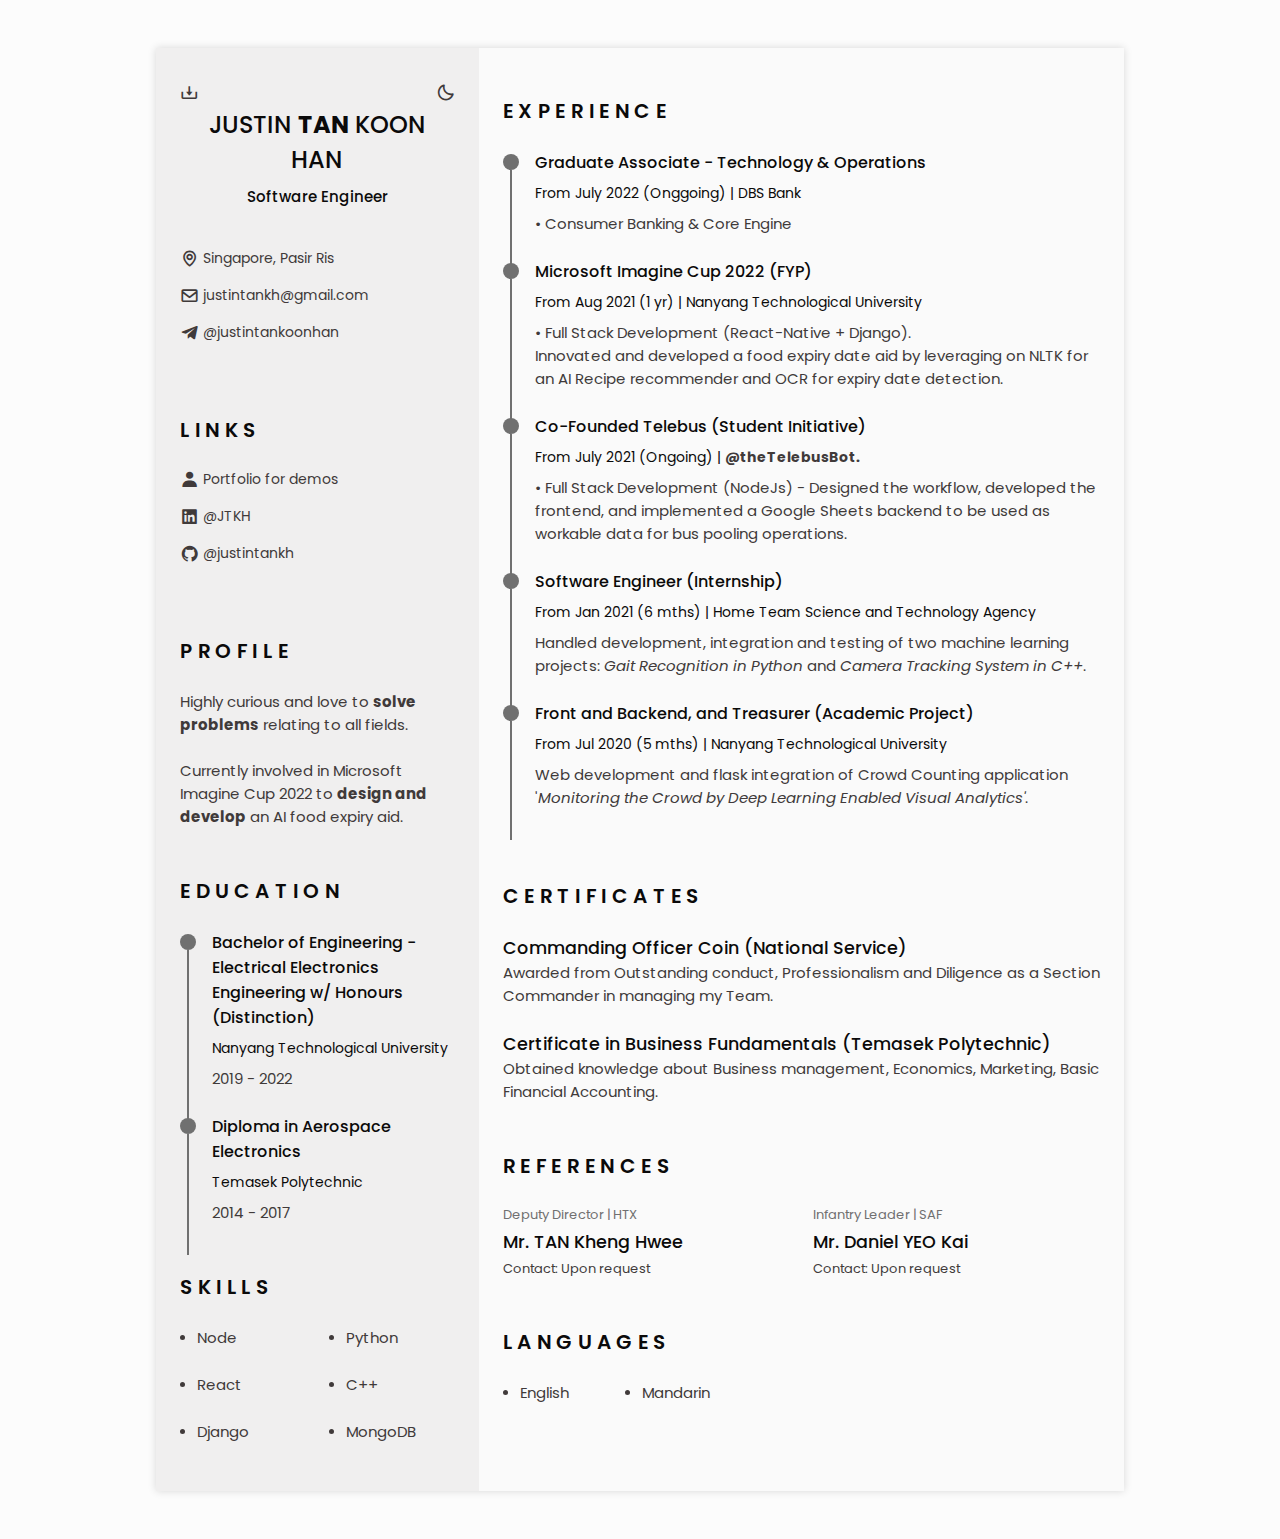
==== commit 81807350: "job descript" ====
--- a/index.html
+++ b/index.html
@@ -224,10 +224,10 @@
 									<span class="experience__line"></span>
 								</div>
 								<div class="experience__data bd-grid">
-									<h3 class="experience__title">Technology Graduate Associate</h3>
+									<h3 class="experience__title">Graduate Associate - Technology & Operations</h3>
 									<span class="experience__company">From July 2022 (Onggoing) | DBS Bank</span>
 									<p class="experience__description">
-										• Tech Banking
+										• Consumer Banking & Core Engine
 									</p>
 								</div>
 							</div>
@@ -263,7 +263,7 @@
 									<p class="experience__description">
 										• Full Stack Development (NodeJs) - Designed the workflow, developed the
 										frontend, and implemented a Google Sheets backend to be used as workable
-										data for operations.
+										data for bus pooling operations.
 										<!-- <br>Currently developing an expiry date tracker with image to text recognition. -->
 									</p>
 								</div>
